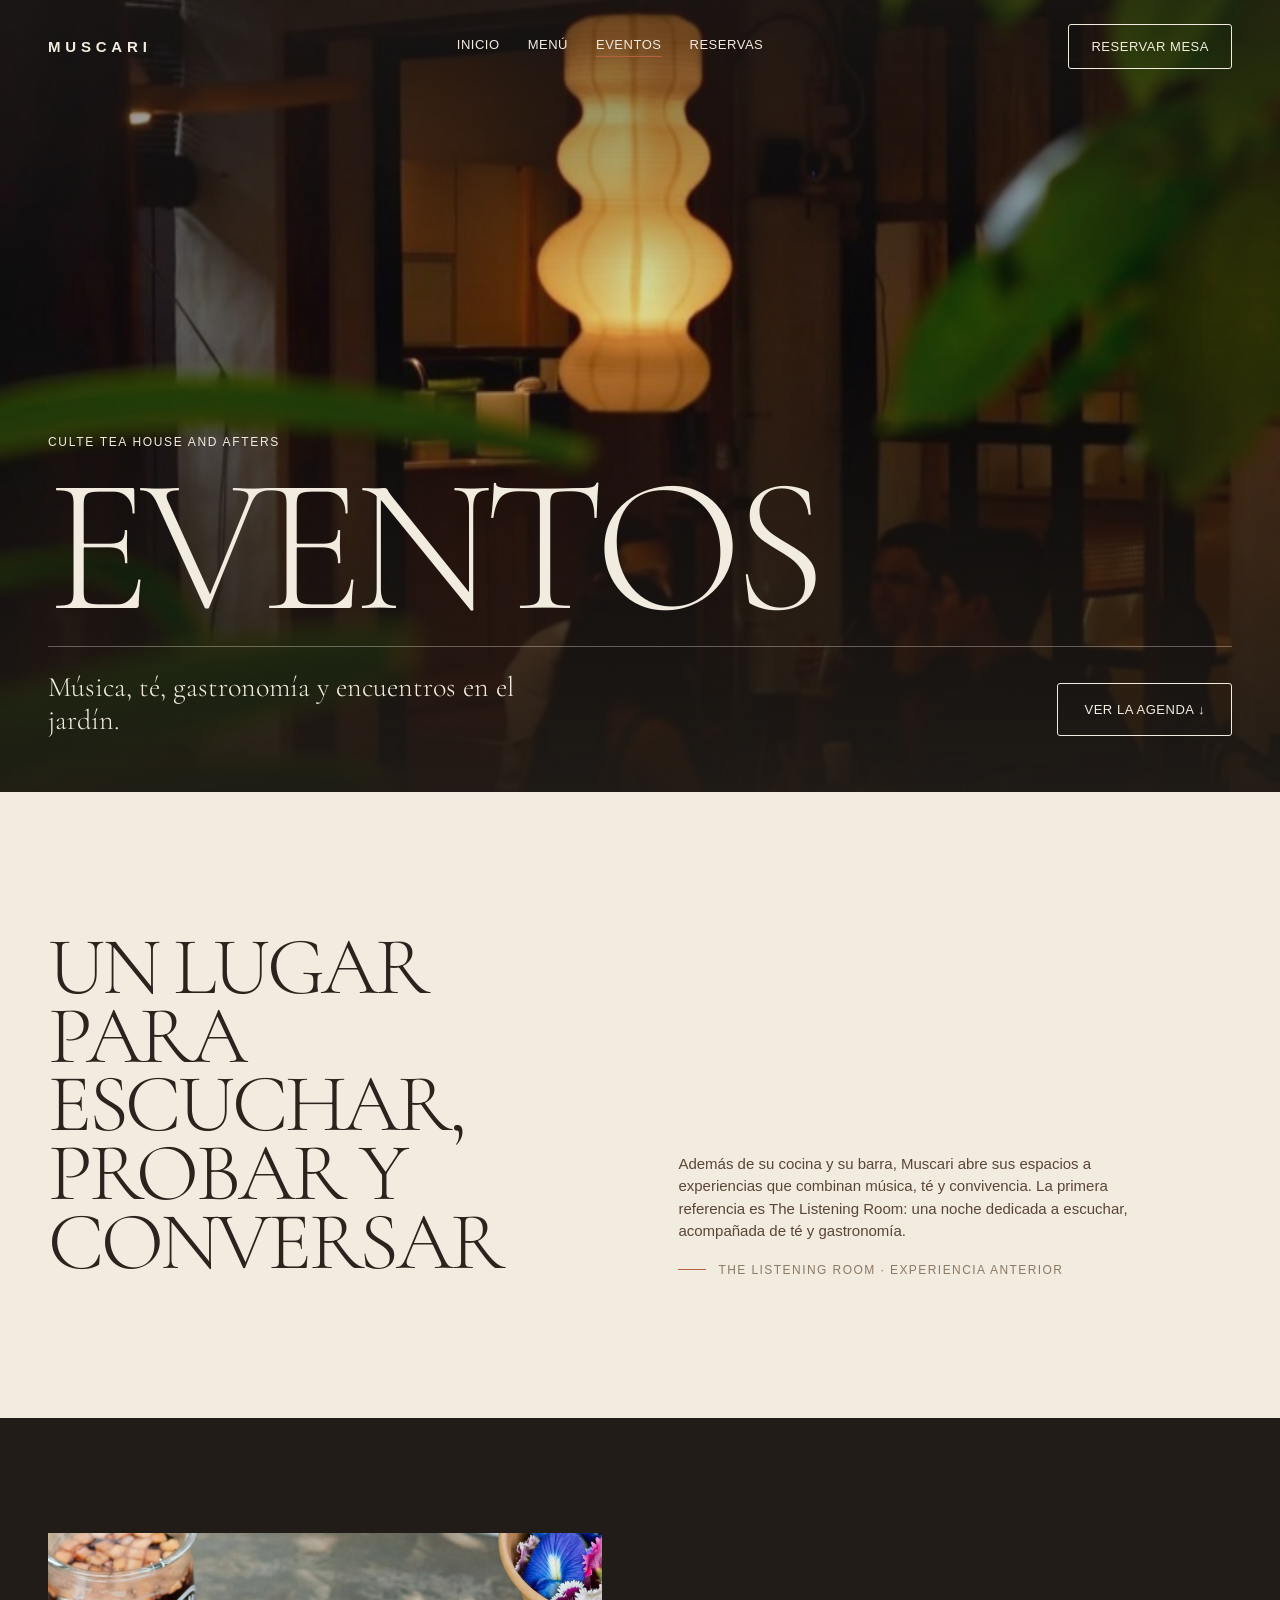
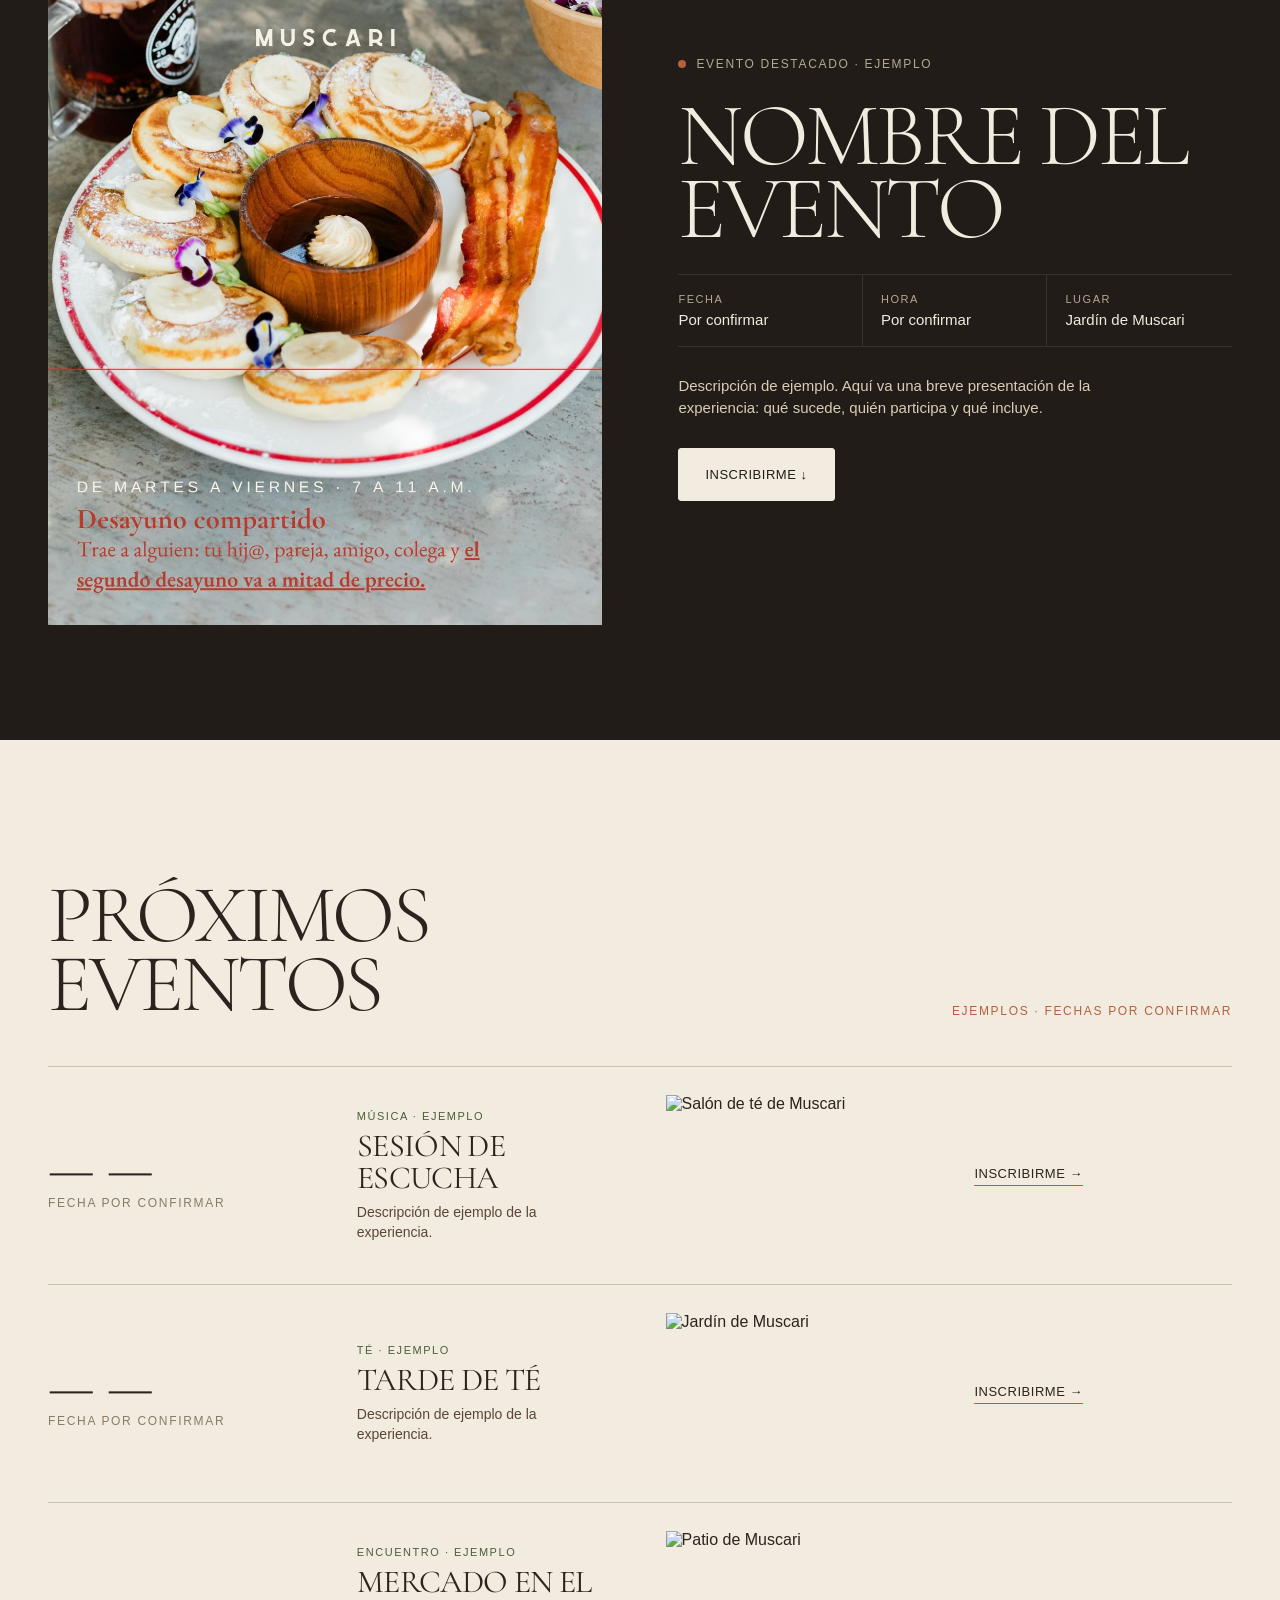
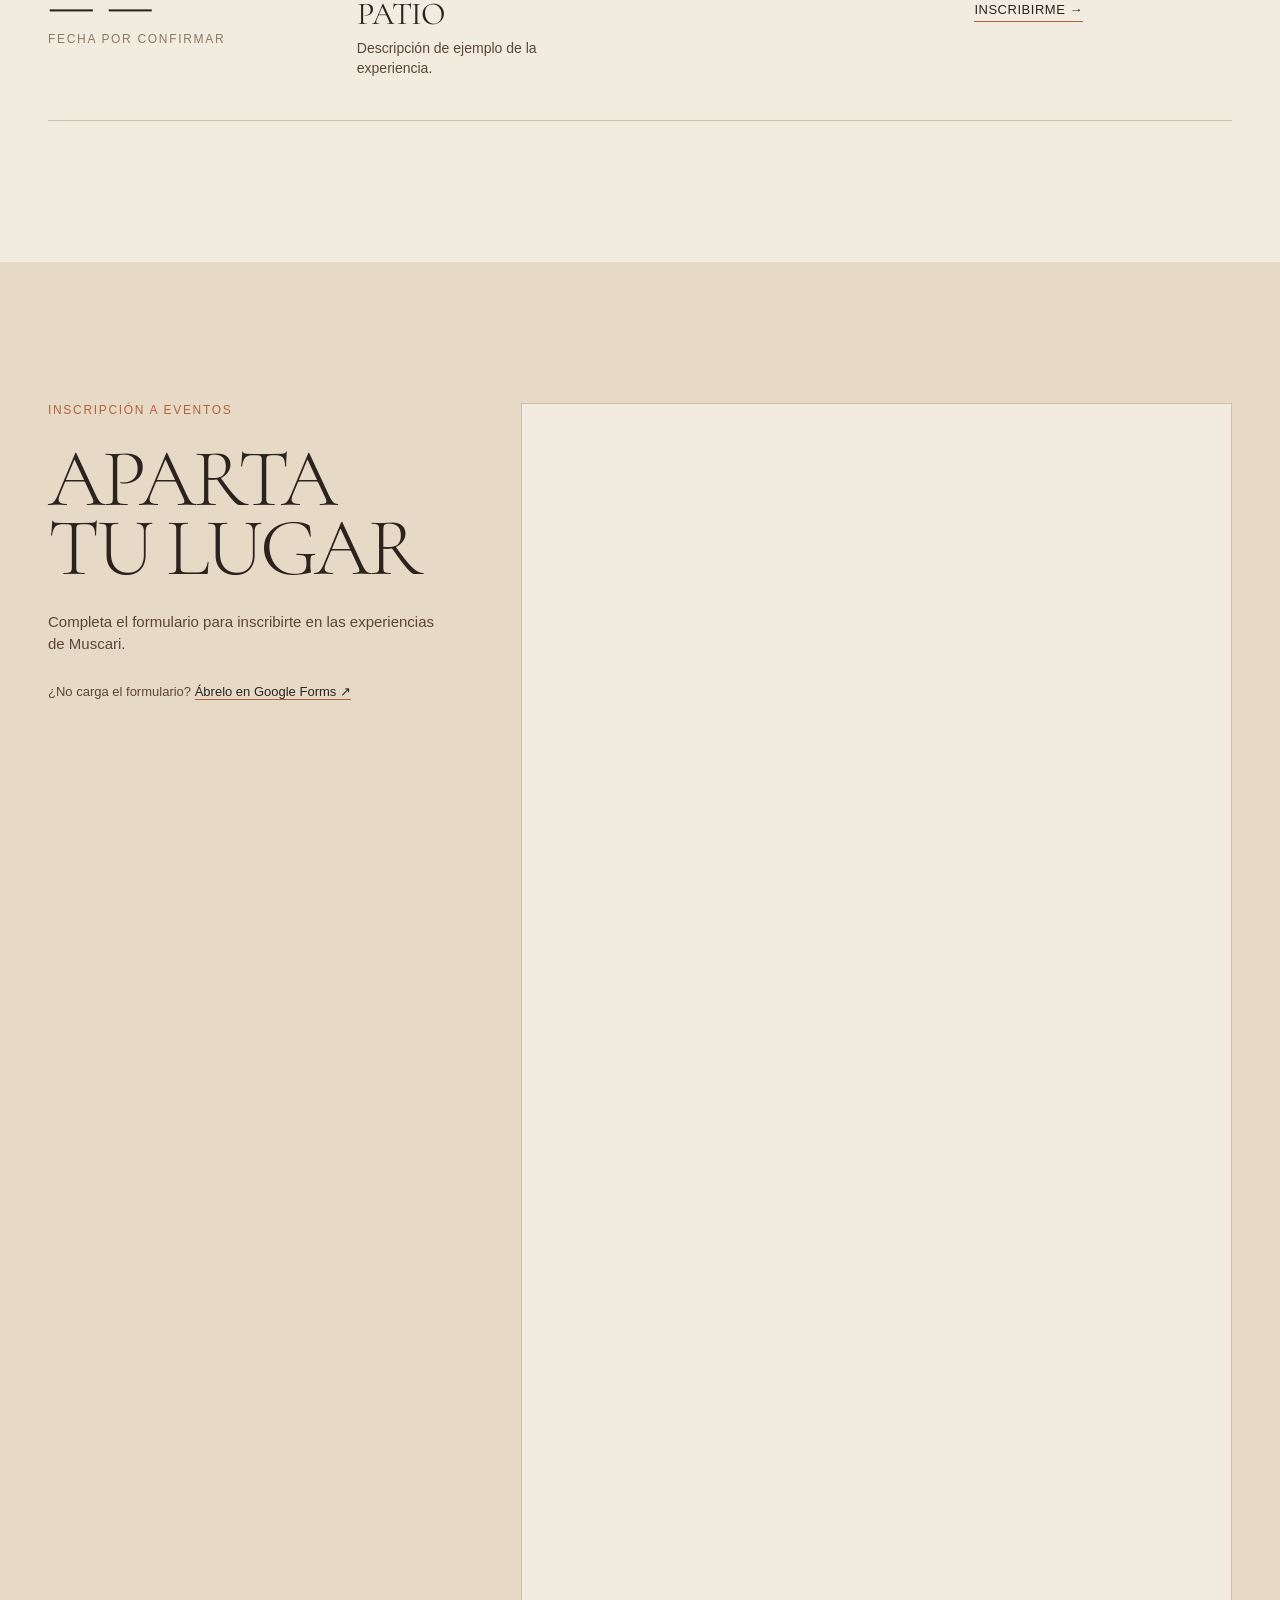
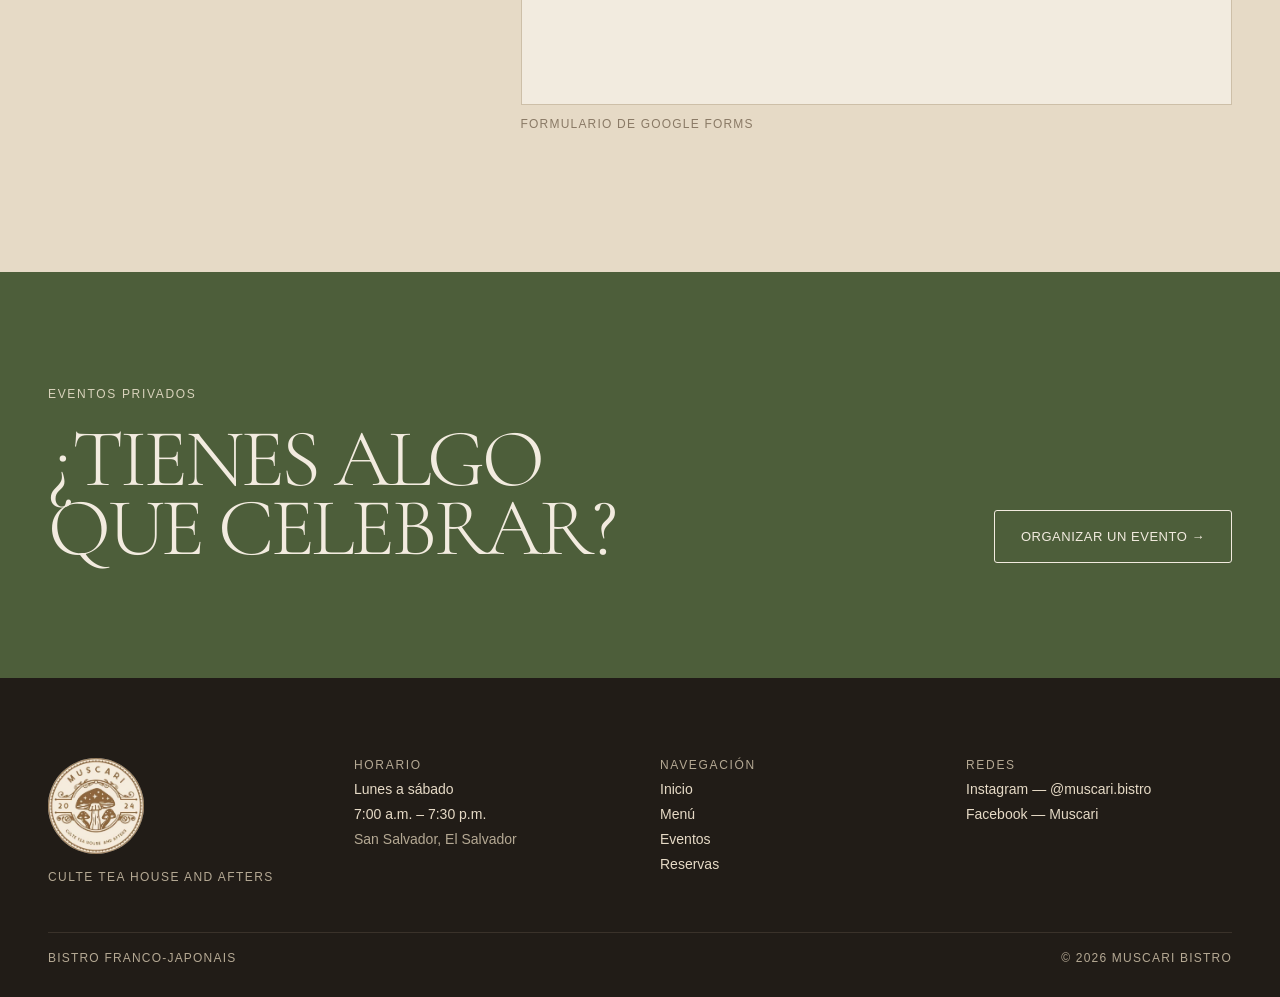
==== eventos.html @ 6c947306 "Avances Eventos" ====
<!DOCTYPE html>
<html lang="es">

<head>
  <meta charset="UTF-8">
  <meta name="viewport" content="width=device-width, initial-scale=1.0">

  <title>Eventos — Muscari Bistro</title>

  <!-- Fuentes -->
  <link href="https://fonts.googleapis.com/css2?family=Cormorant+Garamond:ital,wght@0,300;0,400;1,300&display=swap"
    rel="stylesheet">
  <link rel="stylesheet" href="css/global.css">
  <link href="https://api.fontshare.com/v2/css?f[]=satoshi@500,700&display=swap" rel="stylesheet">

  <!-- CSS -->
  <link rel="stylesheet" href="css/eventos.css">

  <script src="./support.js"></script>
</head>

<body>

  <!-- =========================
       HEADER
  ========================== -->
  <header class="header">

    <a href="index.html" class="header_logo">
      MUSCARI
    </a>

    <nav class="header_nav">

      <a href="index.html" class="nav_link">
        Inicio
      </a>

      <a href="menu.html" class="nav_link">
        Menú
      </a>

      <a href="rventos.html" class="nav_link nav_link_activo">
        Eventos
      </a>

      <a href="reservas.html" class="nav_link">
        Reservas
      </a>

    </nav>

    <a href="reservas.html#mesa" class="boton_reservar">
      Reservar mesa
    </a>

  </header>


  <main>

    <!-- =========================
         HERO
    ========================== -->
    <section class="hero" data-screen-label="Eventos — Hero">

      <img src="img/noche-lampara.jpg" alt="Visitantes reunidos en el jardín de Muscari al anochecer"
        class="hero_imagen">

      <div class="hero_overlay"></div>

      <div class="hero_contenido">

        <span class="hero_subtitulo">
          Culte tea house and afters
        </span>

        <h1 class="hero_titulo">
          Eventos
        </h1>

        <div class="hero_inferior">

          <p class="hero_descripcion">
            Música, té, gastronomía y encuentros en el jardín.
          </p>

          <a href="#agenda" class="boton_claro">
            Ver la agenda ↓
          </a>

        </div>

      </div>

    </section>


    <!-- =========================
         INTRODUCCIÓN
    ========================== -->
    <section class="introduccion" data-screen-label="Eventos — Introducción">

      <h2 class="titulo_grande">
        Un lugar para escuchar, probar y conversar
      </h2>

      <div class="introduccion_texto">

        <p>
          Además de su cocina y su barra, Muscari abre sus espacios a
          experiencias que combinan música, té y convivencia. La primera
          referencia es The Listening Room: una noche dedicada a escuchar,
          acompañada de té y gastronomía.
        </p>

        <div class="referencia">

          <span class="referencia_linea"></span>

          <span>
            The Listening Room · Experiencia anterior
          </span>

        </div>

      </div>

    </section>


    <!-- =========================
         EVENTO DESTACADO
    ========================== -->
    <section id="agenda" class="agenda" data-screen-label="Eventos — Destacado">

      <div class="agenda_contenedor">


        <div class="evento_destacado">

          <div class="evento_destacado_imagen">

            <img src="img/octubre.jpg" alt="Mesa preparada para un evento en Muscari">

          </div>


          <div class="evento_destacado_contenido">

            <div class="evento_estado">

              <span class="evento_punto"></span>

              <span>
                Evento destacado · Ejemplo
              </span>

            </div>


            <h2 class="evento_destacado_titulo">
              Nombre del evento
            </h2>


            <div class="evento_datos">

              <div class="evento_dato evento_dato_borde">

                <span class="evento_dato_titulo">
                  Fecha
                </span>

                <span>
                  Por confirmar
                </span>

              </div>


              <div class="evento_dato evento_dato_borde">

                <span class="evento_dato_titulo">
                  Hora
                </span>

                <span>
                  Por confirmar
                </span>

              </div>


              <div class="evento_dato">

                <span class="evento_dato_titulo">
                  Lugar
                </span>

                <span>
                  Jardín de Muscari
                </span>

              </div>

            </div>


            <p class="evento_descripcion">
              Descripción de ejemplo. Aquí va una breve presentación de la
              experiencia: qué sucede, quién participa y qué incluye.
            </p>


            <a href="#inscripcion" class="boton_evento">
              Inscribirme ↓
            </a>

          </div>

        </div>

      </div>

    </section>


    <!-- =========================
         PRÓXIMOS EVENTOS
    ========================== -->
    <section class="proximos" data-screen-label="Eventos — Próximos">

      <div class="proximos_header">

        <h2 class="titulo_grande">
          Próximos<br>
          eventos
        </h2>

        <span class="proximos_etiqueta">
          Ejemplos · fechas por confirmar
        </span>

      </div>


      <div class="lista_eventos">


        <!-- Evento 1 -->
        <article class="evento_item">

          <div class="evento_fecha">

            <span class="evento_fecha_numero">
              — —
            </span>

            <span class="evento_fecha_texto">
              Fecha por confirmar
            </span>

          </div>


          <div class="evento_info">

            <span class="evento_categoria">
              Música · Ejemplo
            </span>

            <h3>
              Sesión de escucha
            </h3>

            <p>
              Descripción de ejemplo de la experiencia.
            </p>

          </div>


          <div class="evento_item_imagen">

            <img src="assets/images/salon-te.jpg" alt="Salón de té de Muscari">

          </div>


          <a href="#inscripcion" class="evento_enlace">
            Inscribirme →
          </a>

        </article>


        <!-- Evento 2 -->
        <article class="evento_item">

          <div class="evento_fecha">

            <span class="evento_fecha_numero">
              — —
            </span>

            <span class="evento_fecha_texto">
              Fecha por confirmar
            </span>

          </div>


          <div class="evento_info">

            <span class="evento_categoria">
              Té · Ejemplo
            </span>

            <h3>
              Tarde de té
            </h3>

            <p>
              Descripción de ejemplo de la experiencia.
            </p>

          </div>


          <div class="evento_item_imagen">

            <img src="assets/images/jardin-hamaca.jpg" alt="Jardín de Muscari">

          </div>


          <a href="#inscripcion" class="evento_enlace">
            Inscribirme →
          </a>

        </article>


        <!-- Evento 3 -->
        <article class="evento_item">

          <div class="evento_fecha">

            <span class="evento_fecha_numero">
              — —
            </span>

            <span class="evento_fecha_texto">
              Fecha por confirmar
            </span>

          </div>


          <div class="evento_info">

            <span class="evento_categoria">
              Encuentro · Ejemplo
            </span>

            <h3>
              Mercado en el patio
            </h3>

            <p>
              Descripción de ejemplo de la experiencia.
            </p>

          </div>


          <div class="evento_item_imagen">

            <img src="assets/images/patio.jpg" alt="Patio de Muscari">

          </div>


          <a href="#inscripcion" class="evento_enlace">
            Inscribirme →
          </a>

        </article>

      </div>

    </section>


    <!-- =========================
         INSCRIPCIÓN
    ========================== -->
    <section id="inscripcion" class="inscripcion" data-screen-label="Eventos — Inscripción">

      <div class="inscripcion_contenedor">

        <div class="inscripcion_informacion">

          <span class="inscripcion_etiqueta">
            Inscripción a eventos
          </span>

          <h2 class="titulo_grande">
            Aparta tu lugar
          </h2>

          <p class="inscripcion_descripcion">
            Completa el formulario para inscribirte en las experiencias de
            Muscari.
          </p>


          <span class="formulario_alternativo">

            ¿No carga el formulario?

            <a href="https://docs.google.com/forms/d/e/1FAIpQLSf8iLP17JuvLEd459_gVXyWYNK_f1VdSPoKC08mq8SPLgz3tQ/viewform"
              target="_blank" rel="noopener">
              Ábrelo en Google Forms ↗
            </a>

          </span>

        </div>


        <div class="formulario_contenedor">

          <div class="formulario">

            <iframe
              src="https://docs.google.com/forms/d/e/1FAIpQLSf8iLP17JuvLEd459_gVXyWYNK_f1VdSPoKC08mq8SPLgz3tQ/viewform?embedded=true"
              title="Inscripción a eventos de Muscari" width="100%" height="1300" loading="lazy">
              Cargando formulario…
            </iframe>

          </div>

          <span class="formulario_etiqueta">
            Formulario de Google Forms
          </span>

        </div>

      </div>

    </section>


    <!-- =========================
         EVENTOS PRIVADOS
    ========================== -->
    <section class="eventos_privados" data-screen-label="Eventos — Privados">

      <div class="eventos_privados_contenedor">

        <div class="eventos_privados_texto">

          <span class="eventos_privados_etiqueta">
            Eventos privados
          </span>

          <h2 class="titulo_grande">
            ¿Tienes algo<br>
            que celebrar?
          </h2>

        </div>


        <a href="Reservas.html#evento" class="boton_privado">
          Organizar un evento →
        </a>

      </div>

    </section>

  </main>


  <!-- =========================
       FOOTER
  ========================== -->
  <footer class="site-footer">
    <div class="site-footer__inner">
      <div class="site-footer__grid">

        <div class="footer-brand">
          <img src="img/logo.jpg" alt="Logotipo de Muscari" class="footer-logo">
          <span class="footer-tagline">Culte tea house and afters</span>
        </div>

        <div class="footer-column">
          <span class="footer-column__title">Horario</span>
          <span>Lunes a sábado</span>
          <span>7:00 a.m. – 7:30 p.m.</span>
          <span class="footer-muted">San Salvador, El Salvador</span>
        </div>

        <div class="footer-column">
          <span class="footer-column__title">Navegación</span>
          <a href="index.html" class="footer-link">Inicio</a>
          <a href="Menu.html" class="footer-link">Menú</a>
          <a href="Eventos.html" class="footer-link">Eventos</a>
          <a href="Reservas.html" class="footer-link">Reservas</a>
        </div>

        <div class="footer-column">
          <span class="footer-column__title">Redes</span>
          <a href="https://www.instagram.com/muscari.bistro/" target="_blank" rel="noopener"
            class="footer-link">Instagram — @muscari.bistro</a>
          <a href="https://www.facebook.com/muscarisv/?locale=es_LA" target="_blank" rel="noopener"
            class="footer-link">Facebook — Muscari</a>
        </div>

      </div>

      <div class="site-footer__bottom">
        <span>Bistro franco-japonais</span>
        <span>© 2026 Muscari Bistro</span>
      </div>
    </div>
  </footer>

</body>

</html>
---- css/global.css ----
/* ========================================
   HEADER
   MOBILE FIRST
======================================== */

.header {
  position: absolute;

  top: 0;
  left: 0;
  right: 0;

  z-index: 10;

  display: flex;
  flex-wrap: wrap;

  align-items: center;
  justify-content: space-between;

  gap: 12px 16px;

  padding: 20px;

  color: #F2EBDF;

  animation: mFade 1s;
}

.header_logo {
  font-size: 15px;

  font-weight: 700;

  letter-spacing: 0.32em;
}

.header_nav {
  display: flex;

  flex-wrap: wrap;

  gap: 8px 16px;

  font-size: 13px;

  text-transform: uppercase;

  letter-spacing: 0.04em;
}

.nav_link {
  padding-bottom: 4px;

  border-bottom: 1px solid transparent;

  transition: border-color 0.4s;
}

.nav_link:hover {
  border-bottom-color: #F2EBDF;
}

.nav_link_activo {
  border-bottom-color: #B5613C;
}

.boton_reservar {
  padding: 14px 22px;

  font-size: 13px;

  text-transform: uppercase;

  letter-spacing: 0.04em;

  border: 1px solid #F2EBDF;

  border-radius: 3px;

  transition:
    background 0.4s,
    color 0.4s;
}

.boton_reservar:hover {
  background: #F2EBDF;

  color: #211C17;
}


/* ========================================
   TABLET / DESKTOP
======================================== */

@media (min-width: 769px) {

  .header {
    gap: 16px 32px;

    padding:
      24px clamp(20px, 4vw, 48px);
  }

  .header_nav {
    gap: 8px 28px;
  }

}


/* ========================================
   ANIMACIONES
======================================== */

@keyframes mFade {

  from {
    opacity: 0;

    transform: translateY(24px);
  }

  to {
    opacity: 1;

    transform: none;
  }

}

@keyframes mZoom {

  from {
    transform: scale(1.12);
  }

  to {
    transform: scale(1);
  }

}

@keyframes mReveal {

  from {
    opacity: 0;

    transform: translateY(32px);
  }

  to {
    opacity: 1;

    transform: none;
  }

}

@keyframes mPulse {

  0%,
  100% {
    opacity: 1;
  }

  50% {
    opacity: 0.35;
  }

}


/* =========================
   FOOTER
   ========================= */

.site-footer {
  background: #211C17;
  color: #E6DAC6;
}

.site-footer__inner {
  max-width: 1440px;
  margin: 0 auto;
  padding: 52px 20px 28px;
  display: flex;
  flex-direction: column;
  gap: 40px;
}

.site-footer__grid {
  display: grid;
  grid-template-columns: 1fr;
  gap: 32px;
}

.footer-brand {
  display: flex;
  flex-direction: column;
  gap: 16px;
}

.footer-logo {
  width: 82px;
  height: 82px;
  border-radius: 50%;
}

.footer-tagline {
  font-size: 11px;
  text-transform: uppercase;
  letter-spacing: .12em;
  color: #B5A994;
}

.footer-column {
  display: flex;
  flex-direction: column;
  gap: 9px;
  font-size: 13px;
}

.footer-column__title {
  font-size: 11px;
  text-transform: uppercase;
  letter-spacing: .14em;
  color: #B5A994;
}

.footer-muted {
  color: #B5A994;
}

.footer-link {
  transition: color .4s;
}

.footer-link:hover {
  color: #B5613C;
}

.site-footer__bottom {
  display: flex;
  flex-direction: column;
  gap: 8px;
  padding-top: 18px;
  border-top: 1px solid #3A322A;
  font-size: 10px;
  text-transform: uppercase;
  letter-spacing: .1em;
  color: #B5A994;
}

/* =========================================================
   TABLET — 768px EN ADELANTE
   Aquí activamos el sticky de los títulos de categoría
   ========================================================= */

@media (min-width: 768px) {
  /* FOOTER */

  .site-footer__inner {
    padding: 64px 32px 30px;
  }

  .site-footer__grid {
    grid-template-columns: repeat(2, minmax(0, 1fr));
    gap: 36px;
  }

  .site-footer__bottom {
    flex-direction: row;
    flex-wrap: wrap;
    justify-content: space-between;
  }
}

/* =========================================================
   ESCRITORIO — 1100px EN ADELANTE
   ========================================================= */

@media (min-width: 1100px) {
  /* FOOTER */

  .site-footer__inner {
    padding: 80px 48px 32px;
    gap: 48px;
  }

  .site-footer__grid {
    grid-template-columns: repeat(4, minmax(0, 1fr));
    gap: 40px;
  }

  .footer-logo {
    width: 96px;
    height: 96px;
  }

  .footer-tagline,
  .footer-column__title {
    font-size: 12px;
  }

  .footer-column {
    font-size: 14px;
  }

  .site-footer__bottom {
    font-size: 12px;
  }
}
---- css/eventos.css ----
/* ========================================
   CONFIGURACIÓN GENERAL
======================================== */

html {
  scroll-behavior: smooth;
}

body {
  margin: 0;
  background: #F2EBDF;
  color: #2B241E;
  font-family: Satoshi, "DM Sans", sans-serif;
  -webkit-font-smoothing: antialiased;
}

a {
  color: inherit;
  text-decoration: none;
}

a:hover {
  color: inherit;
}

img {
  display: block;
  max-width: 100%;
}





/* ========================================
   HERO
======================================== */

.hero {
  position: relative;

  min-height: max(88vh, 620px);

  overflow: hidden;

  background: #211C17;
  color: #F2EBDF;

  display: flex;
  flex-direction: column;
  justify-content: flex-end;
}


.hero_imagen {
  position: absolute;

  inset: 0;

  width: 100%;
  height: 100%;

  object-fit: cover;
  object-position: center 45%;

  animation: mZoom 8s cubic-bezier(.25, .46, .45, .94) both;
}


.hero_overlay {
  position: absolute;

  inset: 0;

  background: linear-gradient(
    180deg,
    rgba(33, 28, 23, 0.6) 0%,
    rgba(33, 28, 23, 0.15) 40%,
    rgba(33, 28, 23, 0.9) 100%
  );
}


.hero_contenido {
  position: relative;

  padding:
    0
    clamp(20px, 4vw, 48px)
    clamp(32px, 5vw, 56px);

  display: flex;
  flex-direction: column;

  gap: 24px;
}


.hero_subtitulo {
  font-size: 12px;

  text-transform: uppercase;
  letter-spacing: 0.14em;

  animation:
    mFade 1.2s 0.3s
    cubic-bezier(.25, .46, .45, .94) both;
}


.hero_titulo {
  margin: 0;

  font-family: "Cormorant Garamond", serif;
  font-weight: 300;

  font-size: clamp(84px, 15vw, 230px);

  line-height: 0.78;

  letter-spacing: -0.045em;

  text-transform: uppercase;

  animation:
    mFade 1.4s 0.45s
    cubic-bezier(.25, .46, .45, .94) both;
}


.hero_inferior {
  display: flex;
  flex-wrap: wrap;

  justify-content: space-between;
  align-items: flex-end;

  gap: 24px;

  padding-top: 24px;

  border-top: 1px solid rgba(242, 235, 223, 0.35);

  animation:
    mFade 1.2s 0.7s
    cubic-bezier(.25, .46, .45, .94) both;
}


.hero_descripcion {
  margin: 0;

  max-width: 480px;

  font-family: "Cormorant Garamond", serif;
  font-weight: 300;

  font-size: clamp(22px, 2.2vw, 30px);

  line-height: 1.15;
}


.boton_claro {
  padding: 18px 26px;

  font-size: 13px;

  text-transform: uppercase;
  letter-spacing: 0.04em;

  border: 1px solid #F2EBDF;
  border-radius: 3px;

  transition:
    background 0.4s,
    color 0.4s;
}


.boton_claro:hover {
  background: #F2EBDF;
  color: #211C17;
}


/* ========================================
   INTRODUCCIÓN
======================================== */

.introduccion {
  max-width: 1440px;

  margin: 0 auto;

  padding:
    clamp(88px, 11vw, 150px)
    clamp(20px, 4vw, 48px);

  display: grid;

  grid-template-columns:
    repeat(
      auto-fit,
      minmax(min(100%, 420px), 1fr)
    );

  gap:
    40px
    clamp(40px, 6vw, 96px);

  align-items: end;
}


.titulo_grande {
  margin: 0;

  font-family: "Cormorant Garamond", serif;
  font-weight: 300;

  font-size: clamp(48px, 6.4vw, 100px);

  line-height: 0.84;

  letter-spacing: -0.04em;

  text-transform: uppercase;

  text-wrap: balance;
}


.introduccion_texto {
  display: flex;
  flex-direction: column;

  gap: 20px;

  max-width: 460px;
}


.introduccion_texto p {
  margin: 0;

  font-size: 15px;

  line-height: 1.5;

  color: #5A4636;

  text-wrap: pretty;
}


.referencia {
  display: flex;

  align-items: center;

  gap: 12px;

  font-size: 12px;

  text-transform: uppercase;
  letter-spacing: 0.12em;

  color: #8A7A66;
}


.referencia_linea {
  width: 28px;
  height: 1px;

  background: #B5613C;
}


/* ========================================
   AGENDA
======================================== */

.agenda {
  scroll-margin-top: 0;

  background: #211C17;
  color: #F2EBDF;
}


.agenda_contenedor {
  max-width: 1440px;

  margin: 0 auto;

  padding:
    clamp(72px, 9vw, 120px)
    clamp(20px, 4vw, 48px);

  display: flex;
  flex-direction: column;

  gap: 40px;
}


/* Aviso */

.aviso {
  display: flex;
  flex-wrap: wrap;

  gap: 8px 20px;

  align-items: baseline;

  padding: 16px 20px;

  border: 1px dashed #B5613C;
  border-radius: 3px;
}


.aviso_titulo {
  font-size: 12px;
  font-weight: 700;

  text-transform: uppercase;
  letter-spacing: 0.14em;

  color: #D98A63;
}


.aviso_texto {
  font-size: 14px;

  line-height: 1.5;

  color: #D9CDB9;
}


/* Evento destacado */

.evento_destacado {
  display: grid;

  grid-template-columns:
    repeat(
      auto-fit,
      minmax(min(100%, 420px), 1fr)
    );

  gap:
    40px
    clamp(40px, 6vw, 96px);

  align-items: center;
}


.evento_destacado_imagen {
  overflow: hidden;

  aspect-ratio: 4 / 5;

  max-height: 720px;
}


.evento_destacado_imagen img {
  width: 100%;
  height: 100%;

  object-fit: cover;
  object-position: center 45%;

  transition:
    transform 1.2s
    cubic-bezier(.25, .46, .45, .94);
}


.evento_destacado_imagen:hover img {
  transform: scale(1.05);
}


.evento_destacado_contenido {
  display: flex;
  flex-direction: column;

  gap: 28px;
}


.evento_estado {
  display: flex;

  align-items: center;

  gap: 10px;

  font-size: 12px;

  text-transform: uppercase;
  letter-spacing: 0.14em;

  color: #B5A994;
}


.evento_punto {
  width: 8px;
  height: 8px;

  border-radius: 50%;

  background: #B5613C;

  animation:
    mPulse 2.4s ease-in-out infinite;
}


.evento_destacado_titulo {
  margin: 0;

  font-family: "Cormorant Garamond", serif;
  font-weight: 300;

  font-size: clamp(52px, 7vw, 110px);

  line-height: 0.82;

  letter-spacing: -0.04em;

  text-transform: uppercase;
}


/* Información del evento */

.evento_datos {
  display: grid;

  grid-template-columns:
    repeat(
      auto-fit,
      minmax(140px, 1fr)
    );

  border-top: 1px solid #3A322A;
  border-bottom: 1px solid #3A322A;
}


.evento_dato {
  display: flex;
  flex-direction: column;

  gap: 6px;

  padding: 18px;
}


.evento_dato:first-child {
  padding-left: 0;
}


.evento_dato_borde {
  border-right: 1px solid #3A322A;
}


.evento_dato_titulo {
  font-size: 11px;

  text-transform: uppercase;
  letter-spacing: 0.14em;

  color: #B5A994;
}


.evento_dato span:last-child {
  font-size: 15px;
}


.evento_descripcion {
  margin: 0;

  max-width: 460px;

  font-size: 15px;

  line-height: 1.5;

  color: #D9CDB9;
}


.boton_evento {
  align-self: flex-start;

  padding: 18px 26px;

  font-size: 13px;

  text-transform: uppercase;
  letter-spacing: 0.04em;

  border: 1px solid #F2EBDF;
  border-radius: 3px;

  background: #F2EBDF;
  color: #211C17;

  transition:
    background 0.4s,
    color 0.4s;
}


.boton_evento:hover {
  background: transparent;
  color: #F2EBDF;
}


/* ========================================
   PRÓXIMOS EVENTOS
======================================== */

.proximos {
  max-width: 1440px;

  margin: 0 auto;

  padding:
    clamp(88px, 11vw, 150px)
    clamp(20px, 4vw, 48px);

  display: flex;
  flex-direction: column;

  gap: 48px;
}


.proximos_header {
  display: flex;
  flex-wrap: wrap;

  justify-content: space-between;
  align-items: flex-end;

  gap: 20px;
}


.proximos_etiqueta {
  font-size: 12px;

  text-transform: uppercase;
  letter-spacing: 0.14em;

  color: #B5613C;
}


.lista_eventos {
  display: flex;
  flex-direction: column;

  border-top: 1px solid #CDBFA8;
}


/* Tarjetas */

.evento_item {
  display: grid;

  grid-template-columns:
    repeat(
      auto-fit,
      minmax(min(100%, 220px), 1fr)
    );

  gap:
    24px
    clamp(24px, 4vw, 56px);

  align-items: center;

  padding: 28px 0;

  border-bottom: 1px solid #CDBFA8;

  transition:
    background 0.4s,
    padding 0.4s;
}


.evento_item:hover {
  background: #E6DAC6;

  padding-left: 20px;
  padding-right: 20px;
}


.evento_fecha {
  display: flex;
  flex-direction: column;

  gap: 4px;
}


.evento_fecha_numero {
  font-family: "Cormorant Garamond", serif;
  font-weight: 300;

  font-size: 56px;

  line-height: 0.9;
}


.evento_fecha_texto {
  font-size: 12px;

  text-transform: uppercase;
  letter-spacing: 0.14em;

  color: #8A7A66;
}


.evento_info {
  display: flex;
  flex-direction: column;

  gap: 8px;
}


.evento_categoria {
  font-size: 11px;

  text-transform: uppercase;
  letter-spacing: 0.14em;

  color: #4D5E3A;
}


.evento_info h3 {
  margin: 0;

  font-family: "Cormorant Garamond", serif;
  font-weight: 400;

  font-size: 32px;

  line-height: 1;

  text-transform: uppercase;

  letter-spacing: -0.02em;
}


.evento_info p {
  margin: 0;

  font-size: 14px;

  line-height: 1.45;

  color: #5A4636;
}


.evento_item_imagen {
  overflow: hidden;

  aspect-ratio: 16 / 10;
}


.evento_item_imagen img {
  width: 100%;
  height: 100%;

  object-fit: cover;
}


.evento_enlace {
  justify-self: start;

  padding-bottom: 4px;

  font-size: 13px;

  text-transform: uppercase;
  letter-spacing: 0.04em;

  border-bottom: 1px solid #B5613C;
}


/* ========================================
   INSCRIPCIÓN
======================================== */

.inscripcion {
  scroll-margin-top: 0;

  background: #E6DAC6;
}


.inscripcion_contenedor {
  max-width: 1440px;

  margin: 0 auto;

  padding:
    clamp(88px, 11vw, 150px)
    clamp(20px, 4vw, 48px);

  display: flex;
  flex-wrap: wrap;

  gap:
    48px
    clamp(40px, 6vw, 96px);

  align-items: flex-start;
}


.inscripcion_informacion {
  flex: 1 1 320px;

  display: flex;
  flex-direction: column;

  gap: 28px;

  position: sticky;
  top: 32px;
}


.inscripcion_etiqueta {
  font-size: 12px;

  text-transform: uppercase;
  letter-spacing: 0.14em;

  color: #B5613C;
}


.inscripcion_descripcion {
  margin: 0;

  max-width: 400px;

  font-size: 15px;

  line-height: 1.5;

  color: #5A4636;

  text-wrap: pretty;
}


.formulario_alternativo {
  font-size: 13px;

  color: #5A4636;
}


.formulario_alternativo a {
  color: #2B241E;

  border-bottom: 1px solid #B5613C;
}


.formulario_contenedor {
  flex: 2 1 560px;

  min-width: 0;

  display: flex;
  flex-direction: column;

  gap: 12px;
}


.formulario {
  background: #F2EBDF;

  border: 1px solid #CDBFA8;

  overflow: hidden;
}


.formulario iframe {
  display: block;

  width: 100%;
  height: 1300px;

  border: 0;
}


.formulario_etiqueta {
  font-size: 12px;

  text-transform: uppercase;
  letter-spacing: 0.1em;

  color: #8A7A66;
}


/* ========================================
   EVENTOS PRIVADOS
======================================== */

.eventos_privados {
  background: #4D5E3A;

  color: #F2EBDF;
}


.eventos_privados_contenedor {
  max-width: 1440px;

  margin: 0 auto;

  padding:
    clamp(72px, 9vw, 120px)
    clamp(20px, 4vw, 48px);

  display: flex;
  flex-wrap: wrap;

  justify-content: space-between;
  align-items: flex-end;

  gap: 32px;
}


.eventos_privados_texto {
  display: flex;
  flex-direction: column;

  gap: 24px;
}


.eventos_privados_etiqueta {
  font-size: 12px;

  text-transform: uppercase;
  letter-spacing: 0.14em;

  color: #D9D3BC;
}


.boton_privado {
  padding: 18px 26px;

  font-size: 13px;

  text-transform: uppercase;
  letter-spacing: 0.04em;

  border: 1px solid #F2EBDF;
  border-radius: 3px;

  transition:
    background 0.4s,
    color 0.4s;
}


.boton_privado:hover {
  background: #F2EBDF;

  color: #4D5E3A;
}


/* ========================================
   FOOTER
======================================== */

.footer {
  background: #211C17;

  color: #E6DAC6;
}


.footer_contenedor {
  max-width: 1440px;

  margin: 0 auto;

  padding:
    clamp(56px, 7vw, 88px)
    clamp(20px, 4vw, 48px)
    32px;

  display: flex;
  flex-direction: column;

  gap: 48px;
}


.footer_grid {
  display: grid;

  grid-template-columns:
    repeat(
      auto-fit,
      minmax(min(100%, 200px), 1fr)
    );

  gap: 40px;
}


.footer_logo {
  display: flex;
  flex-direction: column;

  gap: 18px;
}


.footer_logo img {
  width: 96px;
  height: 96px;

  border-radius: 50%;
}


.footer_logo span {
  font-size: 12px;

  text-transform: uppercase;
  letter-spacing: 0.12em;

  color: #B5A994;
}


.footer_columna {
  display: flex;
  flex-direction: column;

  gap: 10px;

  font-size: 14px;
}


.footer_titulo {
  font-size: 12px;

  text-transform: uppercase;
  letter-spacing: 0.14em;

  color: #B5A994;
}


.footer_secundario {
  color: #B5A994;
}


.footer_columna a {
  transition: color 0.3s;
}


.footer_columna a:hover {
  color: #B5613C;
}


.footer_inferior {
  display: flex;
  flex-wrap: wrap;

  justify-content: space-between;

  gap: 12px;

  padding-top: 20px;

  border-top: 1px solid #3A322A;

  font-size: 12px;

  text-transform: uppercase;
  letter-spacing: 0.1em;

  color: #B5A994;
}


/* ========================================
   ACCESIBILIDAD
   Reduce animaciones si el usuario tiene
   activada esta opción en su sistema.
======================================== */

@media (prefers-reduced-motion: reduce) {

  *,
  *::before,
  *::after {
    animation: none !important;
    transition: none !important;
    scroll-behavior: auto !important;
  }

}


/* ========================================
   RESPONSIVE
======================================== */

@media (max-width: 768px) {

  .header {
    padding: 20px;
  }


  .header_nav {
    order: 3;

    width: 100%;

    justify-content: space-between;

    gap: 10px;
  }


  .boton_reservar {
    padding: 10px 14px;
  }


  .hero {
    min-height: 700px;
  }


  .hero_titulo {
    font-size: clamp(70px, 21vw, 130px);
  }


  .evento_dato_borde {
    border-right: none;
  }


  .evento_dato {
    border-bottom: 1px solid #3A322A;
    padding-left: 0;
  }


  .evento_dato:last-child {
    border-bottom: none;
  }


  .evento_item:hover {
    padding-left: 10px;
    padding-right: 10px;
  }


  .inscripcion_informacion {
    position: static;
  }

}
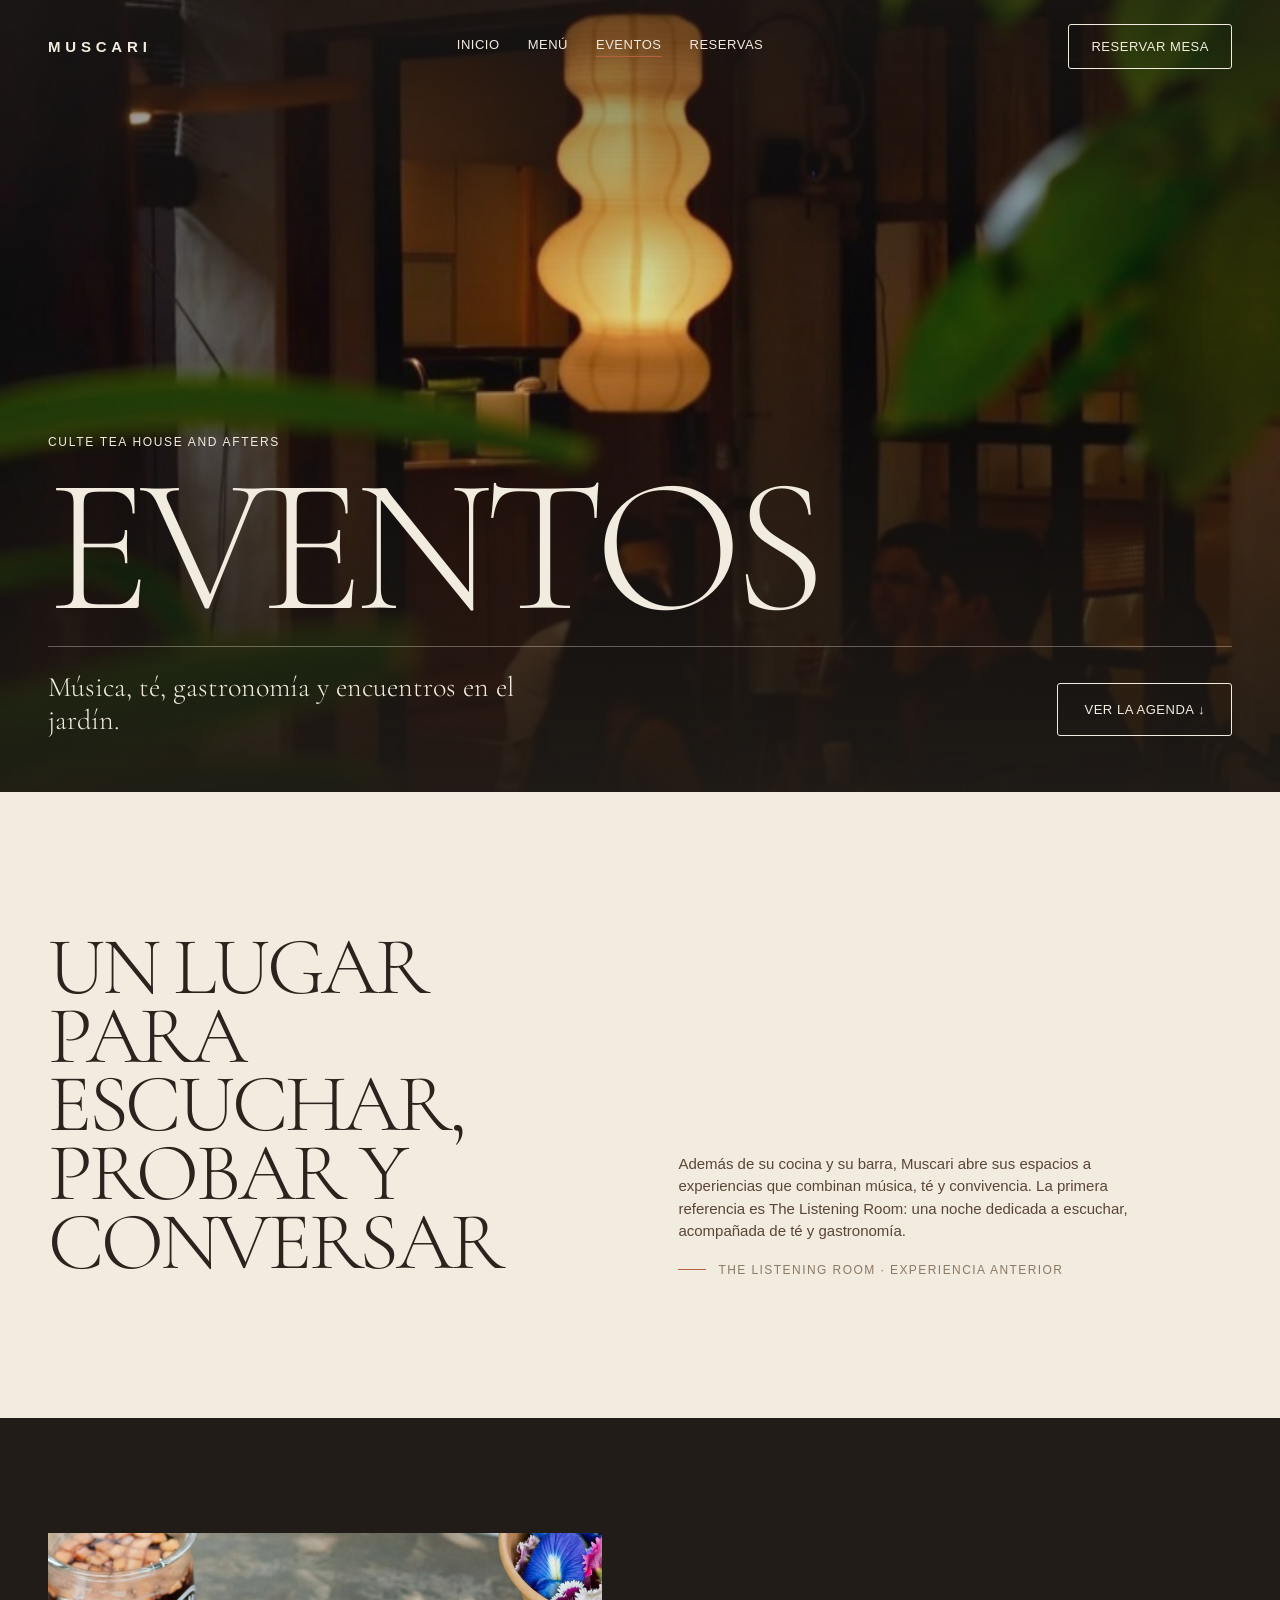
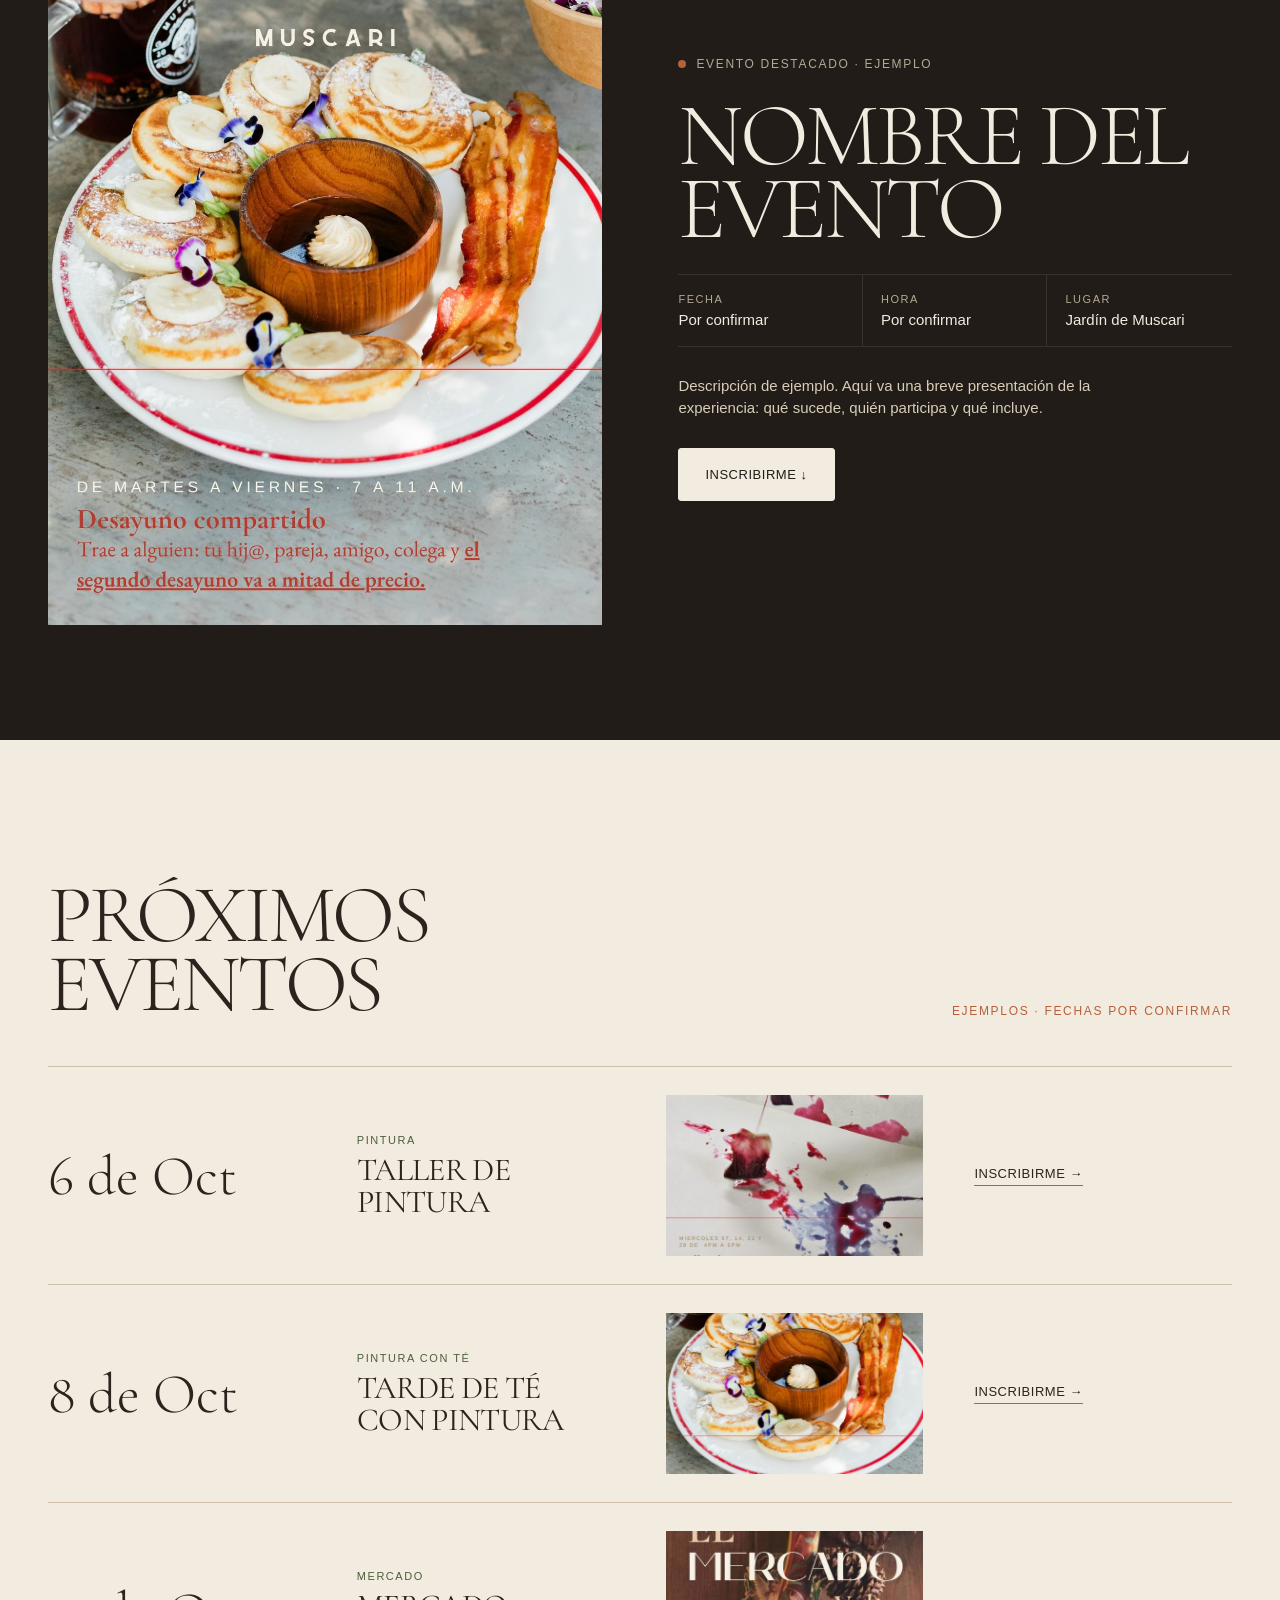
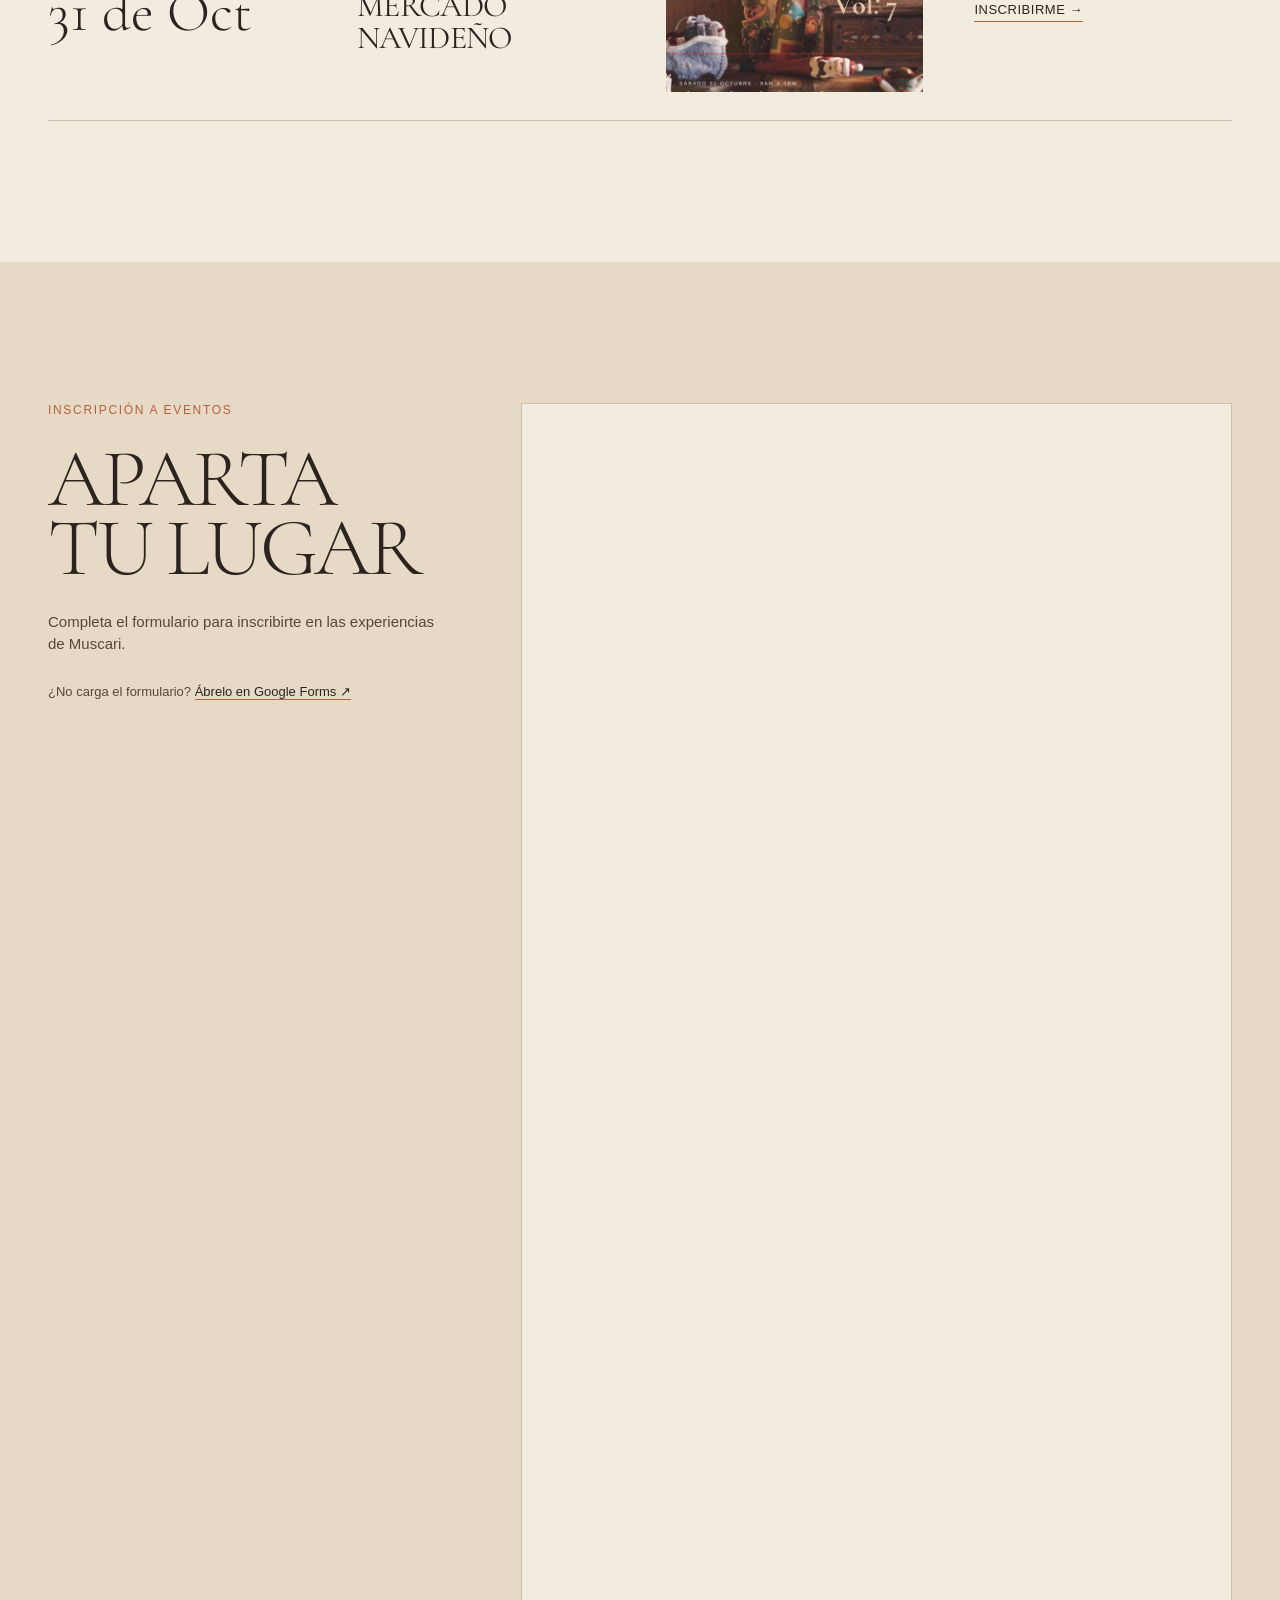
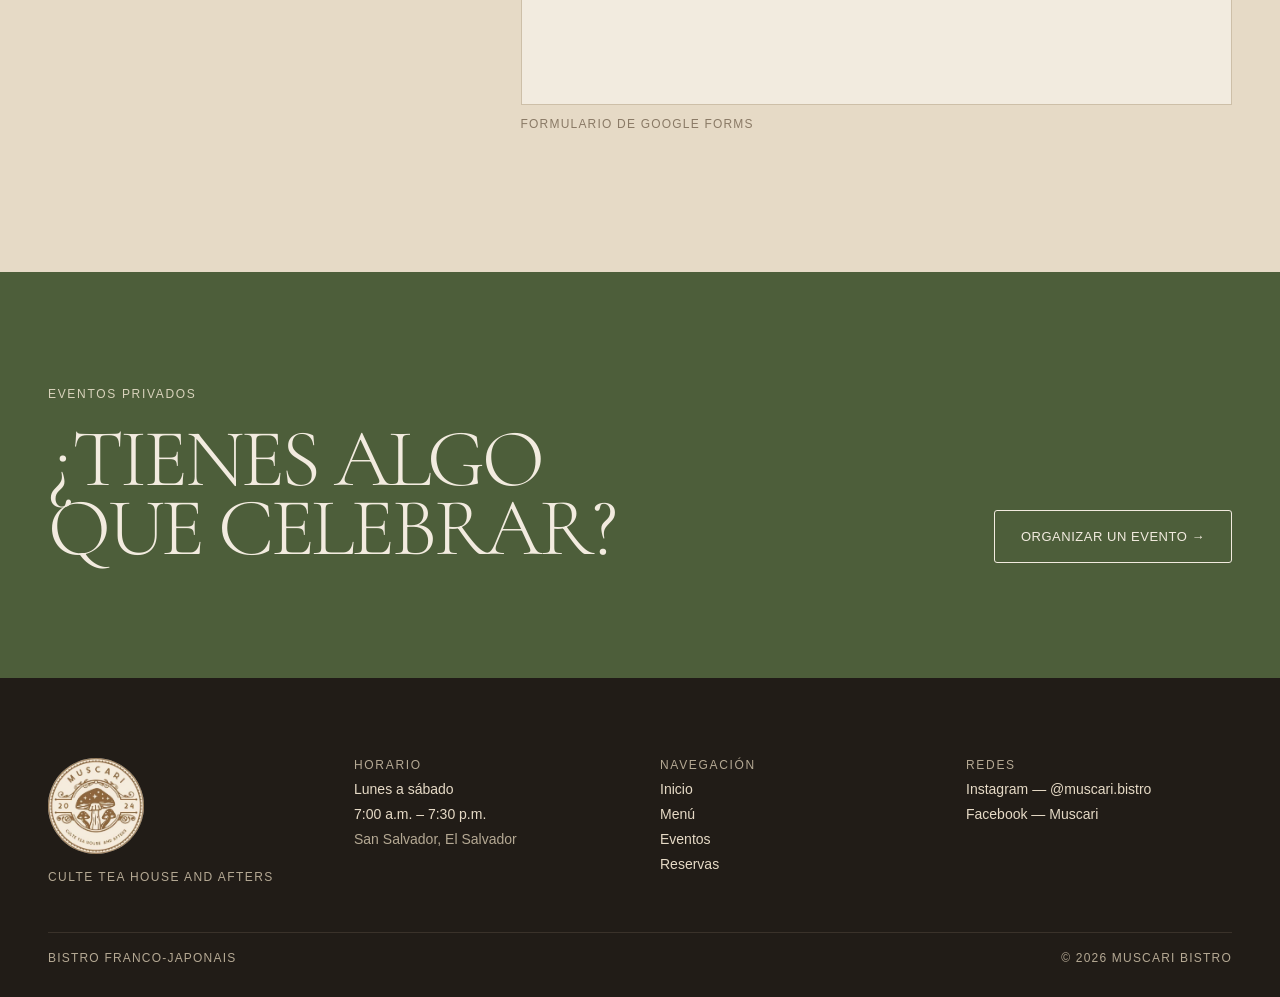
==== commit 1b3d29d6: "Avances Eventos" ====
--- a/eventos.html
+++ b/eventos.html
@@ -254,36 +254,32 @@
           <div class="evento_fecha">
 
             <span class="evento_fecha_numero">
-              — —
+              6 de Oct
             </span>
 
-            <span class="evento_fecha_texto">
-              Fecha por confirmar
+
+
+          </div>
+
+
+          <div class="evento_info">
+
+            <span class="evento_categoria">
+              Pintura
             </span>
 
-          </div>
-
-
-          <div class="evento_info">
-
-            <span class="evento_categoria">
-              Música · Ejemplo
-            </span>
-
             <h3>
-              Sesión de escucha
+              Taller de pintura
             </h3>
 
-            <p>
-              Descripción de ejemplo de la experiencia.
-            </p>
+            
 
           </div>
 
 
           <div class="evento_item_imagen">
 
-            <img src="assets/images/salon-te.jpg" alt="Salón de té de Muscari">
+            <img src="img/octubre2.jpg" alt="Salón de té de Muscari">
 
           </div>
 
@@ -301,36 +297,32 @@
           <div class="evento_fecha">
 
             <span class="evento_fecha_numero">
-              — —
+              8 de Oct
             </span>
 
-            <span class="evento_fecha_texto">
-              Fecha por confirmar
+
+
+          </div>
+
+
+          <div class="evento_info">
+
+            <span class="evento_categoria">
+              Pintura con Té
             </span>
 
-          </div>
-
-
-          <div class="evento_info">
-
-            <span class="evento_categoria">
-              Té · Ejemplo
-            </span>
-
             <h3>
-              Tarde de té
+              Tarde de té con pintura
             </h3>
 
-            <p>
-              Descripción de ejemplo de la experiencia.
-            </p>
+            
 
           </div>
 
 
           <div class="evento_item_imagen">
 
-            <img src="assets/images/jardin-hamaca.jpg" alt="Jardín de Muscari">
+            <img src="img/octubre.jpg" alt="Jardín de Muscari">
 
           </div>
 
@@ -348,36 +340,32 @@
           <div class="evento_fecha">
 
             <span class="evento_fecha_numero">
-              — —
+              31 de Oct
             </span>
 
-            <span class="evento_fecha_texto">
-              Fecha por confirmar
+
+
+          </div>
+
+
+          <div class="evento_info">
+
+            <span class="evento_categoria">
+              Mercado
             </span>
 
-          </div>
-
-
-          <div class="evento_info">
-
-            <span class="evento_categoria">
-              Encuentro · Ejemplo
-            </span>
-
             <h3>
-              Mercado en el patio
+              Mercado Navideño
             </h3>
 
-            <p>
-              Descripción de ejemplo de la experiencia.
-            </p>
+            
 
           </div>
 
 
           <div class="evento_item_imagen">
 
-            <img src="assets/images/patio.jpg" alt="Patio de Muscari">
+            <img src="img/octubre3.jpg" alt="Patio de Muscari">
 
           </div>
 
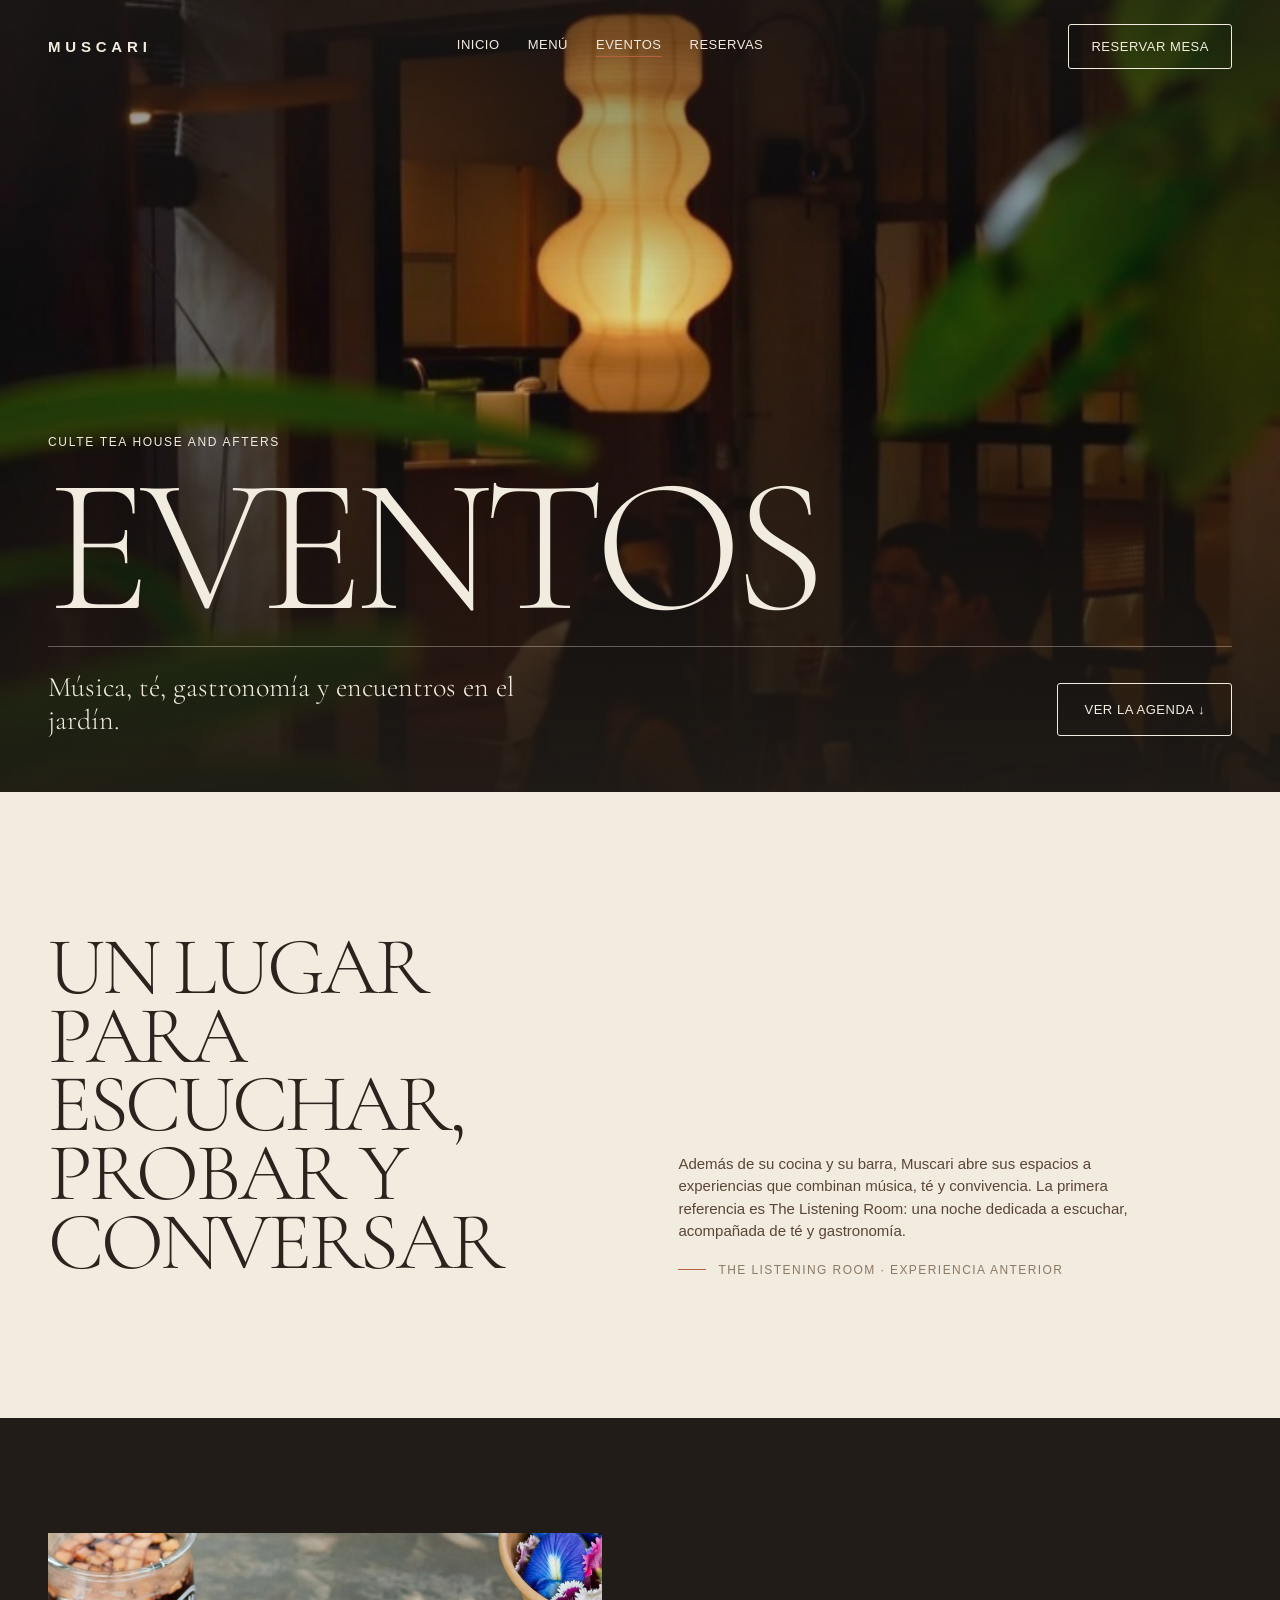
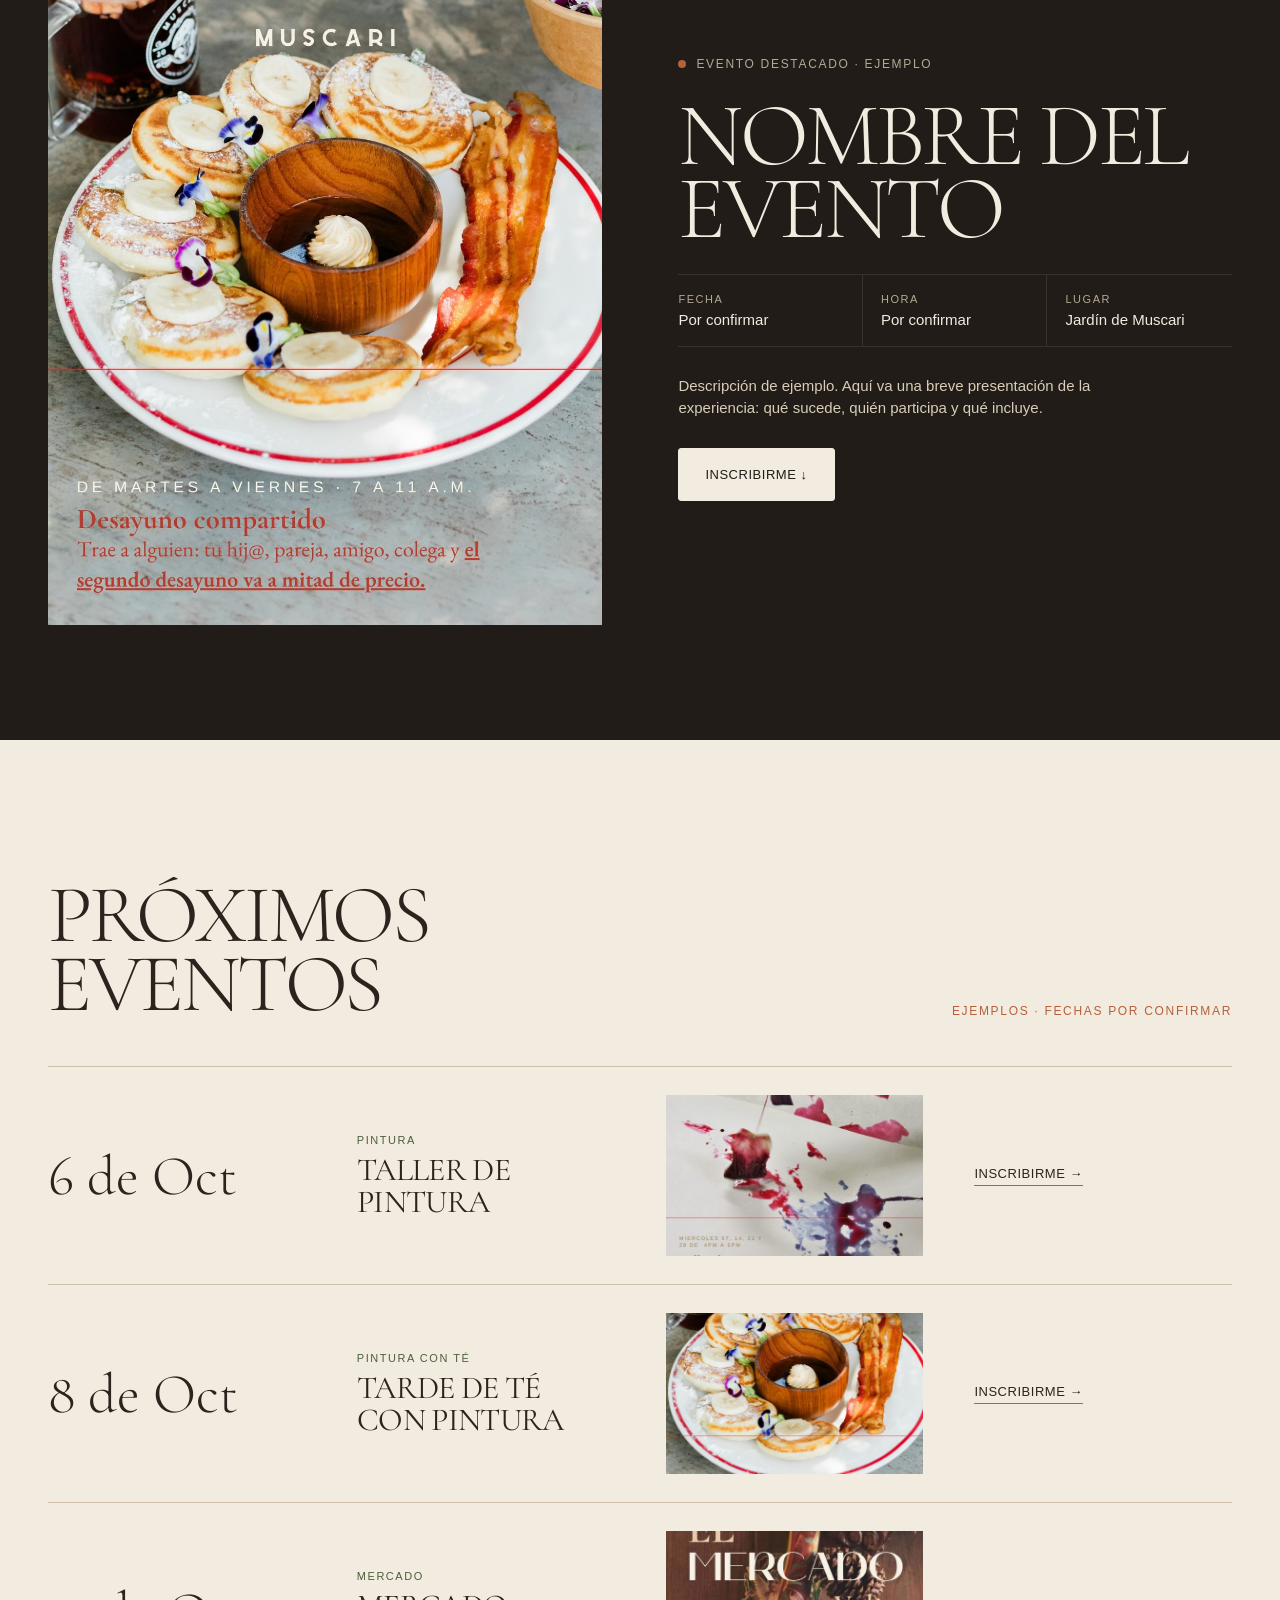
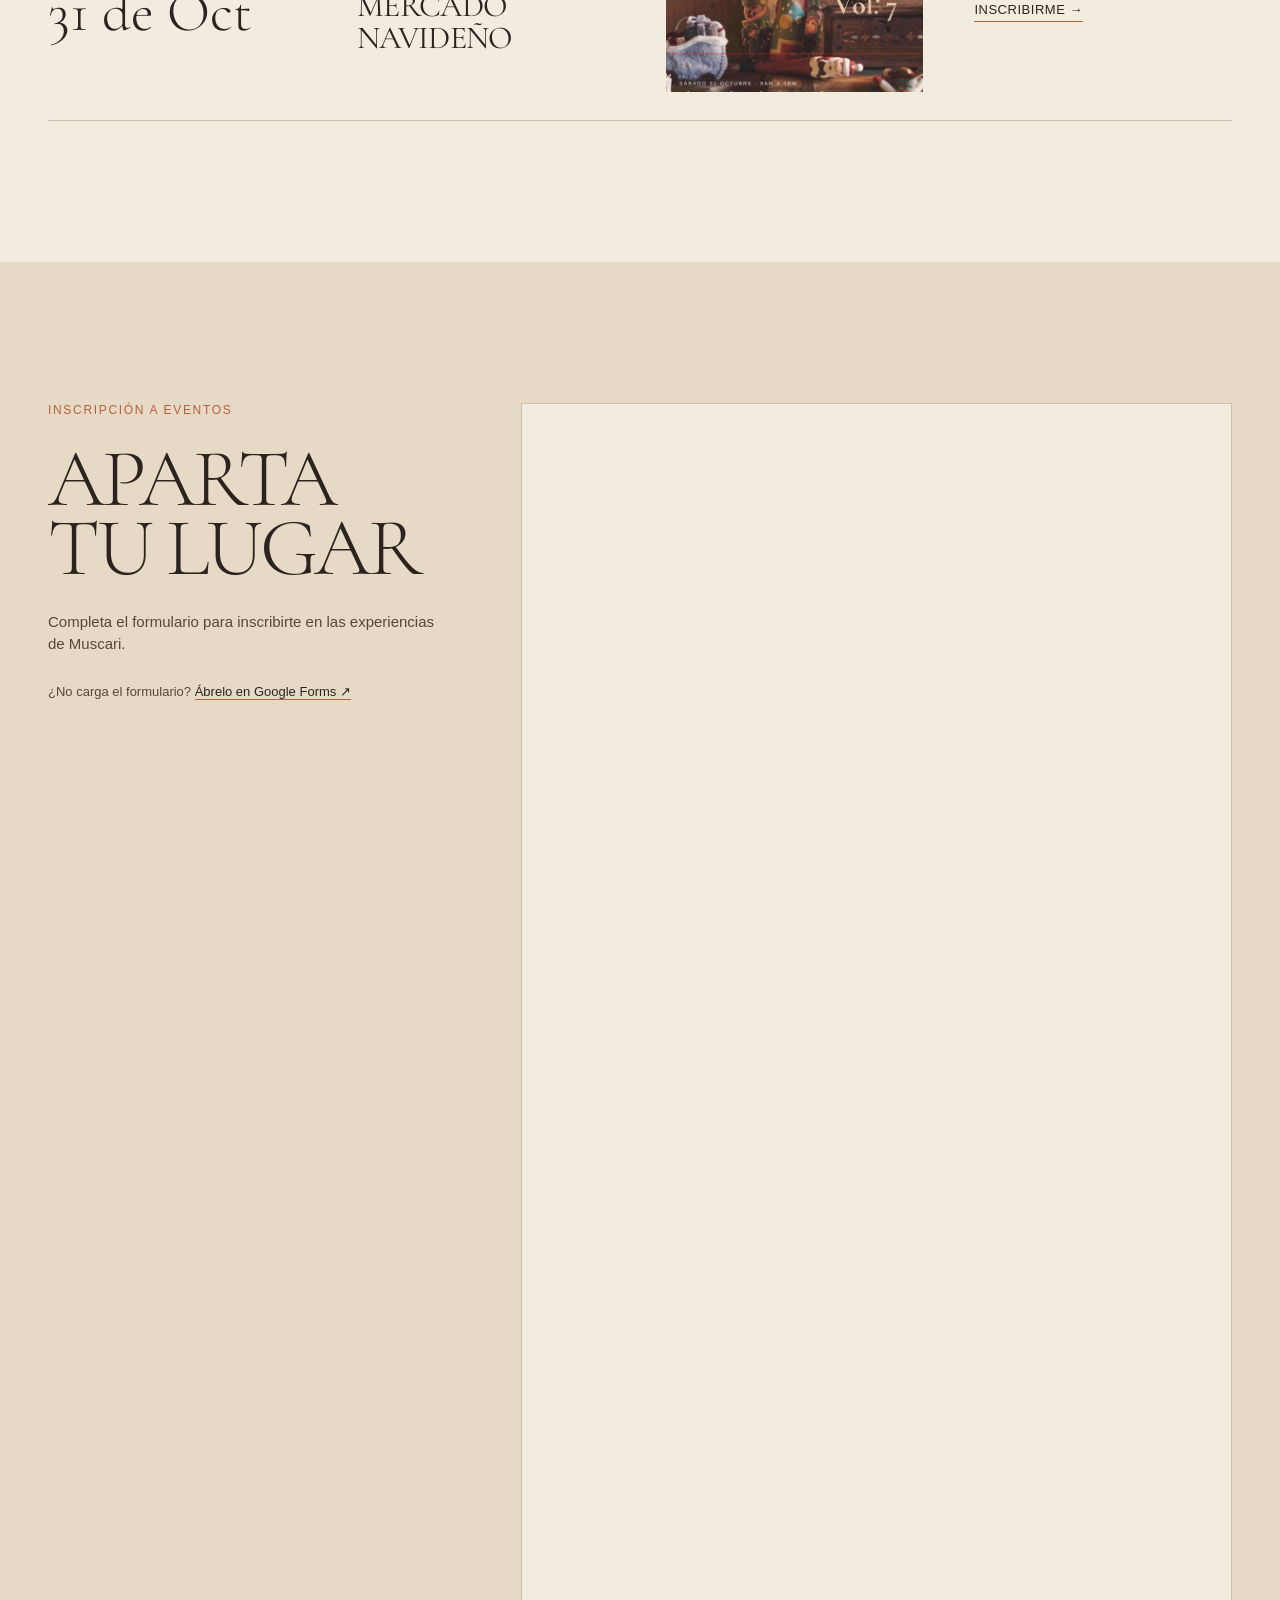
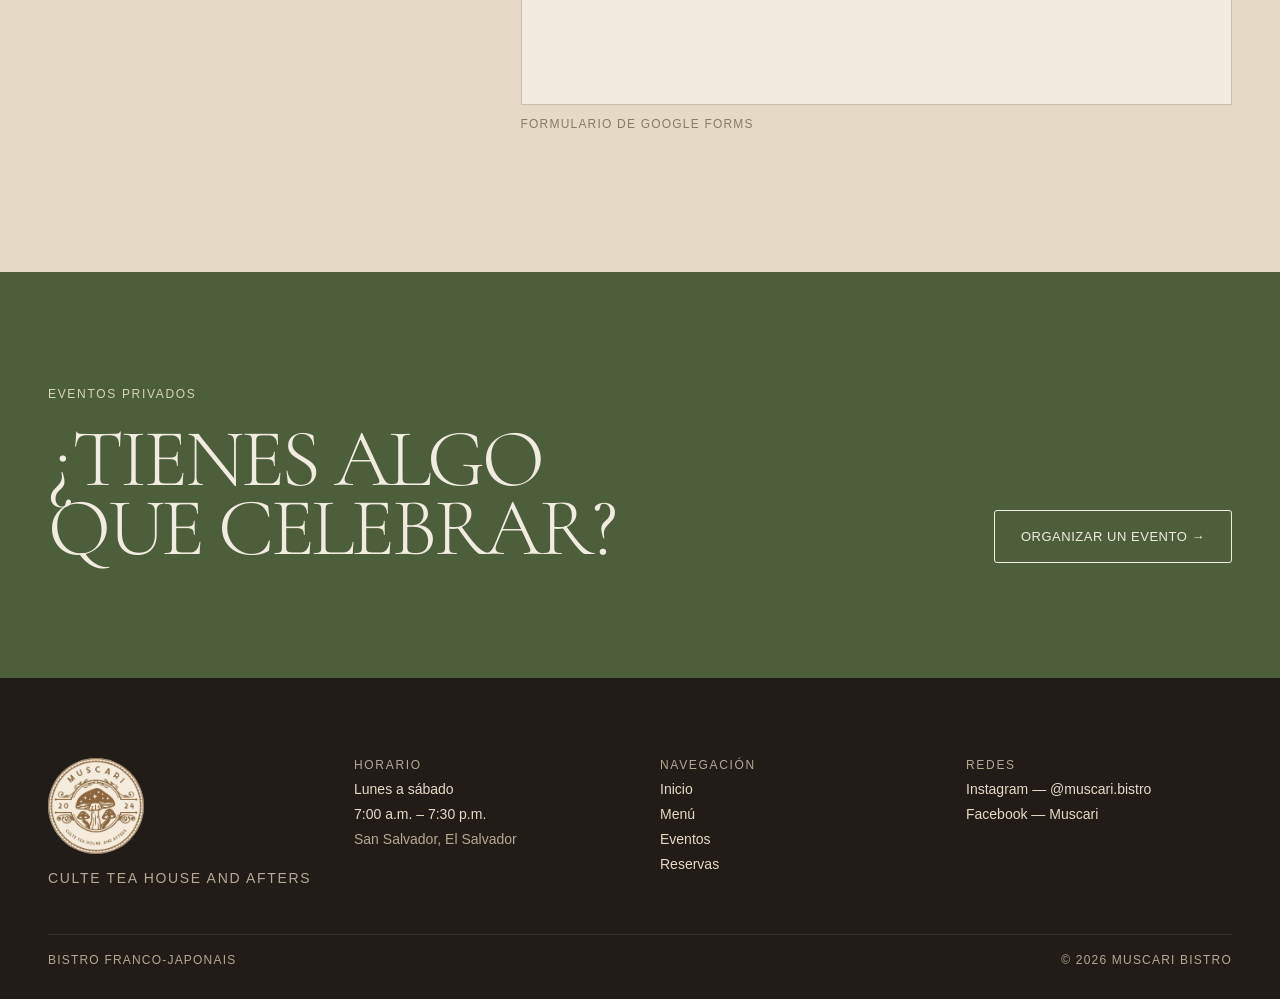
==== commit a97bc323: "Unificación CSS" ====
--- a/eventos.html
+++ b/eventos.html
@@ -8,12 +8,10 @@
   <title>Eventos — Muscari Bistro</title>
 
   <!-- Fuentes -->
-  <link href="https://fonts.googleapis.com/css2?family=Cormorant+Garamond:ital,wght@0,300;0,400;1,300&display=swap"
-    rel="stylesheet">
+  <link href="https://api.fontshare.com/v2/css?f[]=satoshi@500,700&display=swap" rel="stylesheet">
+
+  <!-- CSS -->
   <link rel="stylesheet" href="css/global.css">
-  <link href="https://api.fontshare.com/v2/css?f[]=satoshi@500,700&display=swap" rel="stylesheet">
-
-  <!-- CSS -->
   <link rel="stylesheet" href="css/eventos.css">
 
   <script src="./support.js"></script>
@@ -462,7 +460,7 @@
         </div>
 
 
-        <a href="Reservas.html#evento" class="boton_privado">
+        <a href="reservas.html#evento" class="boton_privado">
           Organizar un evento →
         </a>
 
@@ -495,9 +493,9 @@
         <div class="footer-column">
           <span class="footer-column__title">Navegación</span>
           <a href="index.html" class="footer-link">Inicio</a>
-          <a href="Menu.html" class="footer-link">Menú</a>
-          <a href="Eventos.html" class="footer-link">Eventos</a>
-          <a href="Reservas.html" class="footer-link">Reservas</a>
+          <a href="menu.html" class="footer-link">Menú</a>
+          <a href="eventos.html" class="footer-link">Eventos</a>
+          <a href="reservas.html" class="footer-link">Reservas</a>
         </div>
 
         <div class="footer-column">
--- a/css/global.css
+++ b/css/global.css
@@ -1,192 +1,320 @@
+@import url('https://fonts.googleapis.com/css2?family=Cormorant+Garamond:ital,wght@0,300;0,400;1,300&display=swap');
+
 /* ========================================
    HEADER
    MOBILE FIRST
 ======================================== */
+html {
+  -webkit-text-size-adjust: 100%;
+  text-size-adjust: 100%;
+  scroll-behavior: smooth;
+}
+
+body {
+  margin: 0;
+  background: #F2EBDF;
+  color: #2B241E;
+  font-family: Satoshi, "DM Sans", sans-serif;
+  -webkit-font-smoothing: antialiased;
+}
+
+
+a {
+  color: inherit;
+  text-decoration: none;
+  -webkit-tap-highlight-color: transparent
+}
+
+a:hover {
+  color: inherit
+}
+
+img {
+  display: block;
+  max-width: 100%
+}
 
 .header {
+  flex-wrap: wrap;
+  align-items: center;
+  justify-content: space-between;
+  gap: 12px 16px;
+  padding: 20px;
+  animation: mFade 1s;
+}
+
+.header_logo,
+.a-1 {
+  font-size: 15px;
+  font-weight: 700;
+  letter-spacing: 0.32em;
+}
+
+.header_nav {
+  display: flex;
+
+  flex-wrap: wrap;
+
+  gap: 8px 16px;
+
+  font-size: 13px;
+
+  text-transform: uppercase;
+
+  letter-spacing: 0.04em;
+}
+
+.nav_link,
+.a-3 {
+  padding-bottom: 4px;
+  border-bottom: 1px solid transparent;
+  transition: border-color 0.4s;
+}
+
+.nav_link:hover {
+  border-bottom-color: #F2EBDF;
+}
+
+.nav_link_activo,
+.a-2 {
+  border-bottom-color: #B5613C;
+}
+
+.boton_reservar,
+.a-4 {
+  padding: 14px 22px;
+  font-size: 13px;
+  text-transform: uppercase;
+  letter-spacing: 0.04em;
+  border: 1px solid #F2EBDF;
+  border-radius: 3px;
+  transition: background 0.4s,
+    color 0.4s;
+}
+
+.boton_reservar:hover {
+  background: #F2EBDF;
+
+  color: #211C17;
+}
+
+
+/* ========================================
+   TABLET / DESKTOP
+======================================== */
+
+@media (min-width: 769px) {
+
+  .header {
+    gap: 16px 32px;
+    padding: 24px clamp(20px, 4vw, 48px);
+  }
+
+  .header_nav {
+    gap: 8px 28px;
+  }
+
+}
+
+
+/* ========================================
+   ANIMACIONES
+======================================== */
+
+@keyframes mFade {
+
+  from {
+    opacity: 0;
+
+    transform: translateY(24px);
+  }
+
+  to {
+    opacity: 1;
+
+    transform: none;
+  }
+
+}
+
+@keyframes mZoom {
+
+  from {
+    transform: scale(1.12);
+  }
+
+  to {
+    transform: scale(1);
+  }
+
+}
+
+@keyframes mReveal {
+
+  from {
+    opacity: 0;
+
+    transform: translateY(32px);
+  }
+
+  to {
+    opacity: 1;
+
+    transform: none;
+  }
+
+}
+
+@keyframes mPulse {
+
+  0%,
+  100% {
+    opacity: 1;
+  }
+
+  50% {
+    opacity: 0.35;
+  }
+
+}
+
+
+/* ========================================
+   COMPONENTES COMPARTIDOS ENTRE PÁGINAS
+======================================== */
+
+/* Header: estructura común entre el header general y el de Inicio */
+.header,
+.header-1 {
   position: absolute;
-
   top: 0;
   left: 0;
   right: 0;
-
   z-index: 10;
-
-  display: flex;
-  flex-wrap: wrap;
-
-  align-items: center;
-  justify-content: space-between;
-
-  gap: 12px 16px;
-
-  padding: 20px;
-
+  display: flex;
   color: #F2EBDF;
-
-  animation: mFade 1s;
-}
-
-.header_logo {
-  font-size: 15px;
-
-  font-weight: 700;
-
-  letter-spacing: 0.32em;
-}
-
-.header_nav {
-  display: flex;
-
-  flex-wrap: wrap;
-
-  gap: 8px 16px;
-
-  font-size: 13px;
-
+}
+
+/* Hero: base compartida por Inicio, Menú, Eventos y Reservas */
+.hero,
+.menu-hero,
+.seccion-hero {
+  position: relative;
+  overflow: hidden;
+  background: #211C17;
+  color: #F2EBDF;
+  display: flex;
+  flex-direction: column;
+  justify-content: flex-end;
+}
+
+.hero_imagen,
+.hero__image,
+.menu-hero__image,
+.img-1 {
+  position: absolute;
+  inset: 0;
+  width: 100%;
+  height: 100%;
+  object-fit: cover;
+  animation: mZoom 8s cubic-bezier(.25, .46, .45, .94) both;
+}
+
+.hero_overlay,
+.hero__overlay,
+.menu-hero__overlay,
+.div-1 {
+  position: absolute;
+  inset: 0;
+}
+
+.hero_contenido,
+.hero__content,
+.menu-hero__content,
+.div-2 {
+  position: relative;
+  display: flex;
+  flex-direction: column;
+}
+
+/* Footer: estructura y apariencia realmente compartidas */
+.site-footer,
+.footer,
+.footer-1 {
+  background: #211C17;
+  color: #E6DAC6;
+}
+
+.site-footer__inner,
+.footer_contenedor,
+.footer__inner,
+.div-32 {
+  max-width: 1440px;
+  margin: 0 auto;
+  display: flex;
+  flex-direction: column;
+}
+
+.footer-brand,
+.footer_logo,
+.footer__brand,
+.div-34 {
+  display: flex;
+  flex-direction: column;
+}
+
+.footer-column__title,
+.footer_titulo,
+.footer__heading {
+  font-size: 12px;
   text-transform: uppercase;
-
-  letter-spacing: 0.04em;
-}
-
-.nav_link {
-  padding-bottom: 4px;
-
-  border-bottom: 1px solid transparent;
-
-  transition: border-color 0.4s;
-}
-
-.nav_link:hover {
-  border-bottom-color: #F2EBDF;
-}
-
-.nav_link_activo {
-  border-bottom-color: #B5613C;
-}
-
-.boton_reservar {
-  padding: 14px 22px;
-
-  font-size: 13px;
-
+  letter-spacing: .14em;
+  color: #B5A994;
+}
+
+.footer-muted,
+.footer_secundario,
+.footer__muted,
+.span-12 {
+  color: #B5A994;
+}
+
+.footer-link:hover,
+.footer_columna a:hover,
+.footer__link:hover,
+.a-11:hover {
+  color: #B5613C;
+}
+
+.site-footer__bottom,
+.footer_inferior,
+.footer__bottom,
+.div-37 {
+  border-top: 1px solid #3A322A;
   text-transform: uppercase;
-
-  letter-spacing: 0.04em;
-
-  border: 1px solid #F2EBDF;
-
-  border-radius: 3px;
-
-  transition:
-    background 0.4s,
-    color 0.4s;
-}
-
-.boton_reservar:hover {
-  background: #F2EBDF;
-
-  color: #211C17;
-}
-
-
-/* ========================================
-   TABLET / DESKTOP
-======================================== */
-
-@media (min-width: 769px) {
-
-  .header {
-    gap: 16px 32px;
-
-    padding:
-      24px clamp(20px, 4vw, 48px);
-  }
-
-  .header_nav {
-    gap: 8px 28px;
-  }
-
-}
-
-
-/* ========================================
-   ANIMACIONES
-======================================== */
-
-@keyframes mFade {
-
-  from {
-    opacity: 0;
-
-    transform: translateY(24px);
-  }
-
-  to {
-    opacity: 1;
-
-    transform: none;
-  }
-
-}
-
-@keyframes mZoom {
-
-  from {
-    transform: scale(1.12);
-  }
-
-  to {
-    transform: scale(1);
-  }
-
-}
-
-@keyframes mReveal {
-
-  from {
-    opacity: 0;
-
-    transform: translateY(32px);
-  }
-
-  to {
-    opacity: 1;
-
-    transform: none;
-  }
-
-}
-
-@keyframes mPulse {
-
-  0%,
-  100% {
-    opacity: 1;
-  }
-
-  50% {
-    opacity: 0.35;
-  }
-
-}
-
+  letter-spacing: .1em;
+  color: #B5A994;
+}
+
+/* Accesibilidad compartida */
+@media (prefers-reduced-motion: reduce) {
+
+  *,
+  *::before,
+  *::after {
+    animation: none !important;
+    transition: none !important;
+    scroll-behavior: auto !important;
+  }
+}
 
 /* =========================
    FOOTER
    ========================= */
 
-.site-footer {
-  background: #211C17;
-  color: #E6DAC6;
-}
 
 .site-footer__inner {
-  max-width: 1440px;
-  margin: 0 auto;
   padding: 52px 20px 28px;
-  display: flex;
-  flex-direction: column;
   gap: 40px;
 }
 
@@ -197,8 +325,6 @@
 }
 
 .footer-brand {
-  display: flex;
-  flex-direction: column;
   gap: 16px;
 }
 
@@ -222,35 +348,18 @@
   font-size: 13px;
 }
 
-.footer-column__title {
-  font-size: 11px;
-  text-transform: uppercase;
-  letter-spacing: .14em;
-  color: #B5A994;
-}
-
-.footer-muted {
-  color: #B5A994;
-}
 
 .footer-link {
   transition: color .4s;
 }
 
-.footer-link:hover {
-  color: #B5613C;
-}
 
 .site-footer__bottom {
   display: flex;
   flex-direction: column;
   gap: 8px;
   padding-top: 18px;
-  border-top: 1px solid #3A322A;
   font-size: 10px;
-  text-transform: uppercase;
-  letter-spacing: .1em;
-  color: #B5A994;
 }
 
 /* =========================================================
@@ -300,9 +409,7 @@
   }
 
   .footer-tagline,
-  .footer-column__title {
-    font-size: 12px;
-  }
+
 
   .footer-column {
     font-size: 14px;
--- a/css/eventos.css
+++ b/css/eventos.css
@@ -2,76 +2,22 @@
    CONFIGURACIÓN GENERAL
 ======================================== */
 
-html {
-  scroll-behavior: smooth;
-}
-
-body {
-  margin: 0;
-  background: #F2EBDF;
-  color: #2B241E;
-  font-family: Satoshi, "DM Sans", sans-serif;
-  -webkit-font-smoothing: antialiased;
-}
-
-a {
-  color: inherit;
-  text-decoration: none;
-}
-
-a:hover {
-  color: inherit;
-}
-
-img {
-  display: block;
-  max-width: 100%;
-}
-
-
-
-
 
 /* ========================================
    HERO
 ======================================== */
 
 .hero {
-  position: relative;
-
   min-height: max(88vh, 620px);
-
-  overflow: hidden;
-
-  background: #211C17;
-  color: #F2EBDF;
-
-  display: flex;
-  flex-direction: column;
-  justify-content: flex-end;
 }
 
 
 .hero_imagen {
-  position: absolute;
-
-  inset: 0;
-
-  width: 100%;
-  height: 100%;
-
-  object-fit: cover;
   object-position: center 45%;
-
-  animation: mZoom 8s cubic-bezier(.25, .46, .45, .94) both;
 }
 
 
 .hero_overlay {
-  position: absolute;
-
-  inset: 0;
-
   background: linear-gradient(
     180deg,
     rgba(33, 28, 23, 0.6) 0%,
@@ -82,16 +28,9 @@
 
 
 .hero_contenido {
-  position: relative;
-
-  padding:
-    0
+  padding: 0
     clamp(20px, 4vw, 48px)
     clamp(32px, 5vw, 56px);
-
-  display: flex;
-  flex-direction: column;
-
   gap: 24px;
 }
 
@@ -920,26 +859,11 @@
    FOOTER
 ======================================== */
 
-.footer {
-  background: #211C17;
-
-  color: #E6DAC6;
-}
-
 
 .footer_contenedor {
-  max-width: 1440px;
-
-  margin: 0 auto;
-
-  padding:
-    clamp(56px, 7vw, 88px)
+  padding: clamp(56px, 7vw, 88px)
     clamp(20px, 4vw, 48px)
     32px;
-
-  display: flex;
-  flex-direction: column;
-
   gap: 48px;
 }
 
@@ -958,9 +882,6 @@
 
 
 .footer_logo {
-  display: flex;
-  flex-direction: column;
-
   gap: 18px;
 }
 
@@ -993,49 +914,18 @@
 }
 
 
-.footer_titulo {
-  font-size: 12px;
-
-  text-transform: uppercase;
-  letter-spacing: 0.14em;
-
-  color: #B5A994;
-}
-
-
-.footer_secundario {
-  color: #B5A994;
-}
-
-
 .footer_columna a {
   transition: color 0.3s;
 }
 
 
-.footer_columna a:hover {
-  color: #B5613C;
-}
-
-
 .footer_inferior {
   display: flex;
   flex-wrap: wrap;
-
   justify-content: space-between;
-
   gap: 12px;
-
   padding-top: 20px;
-
-  border-top: 1px solid #3A322A;
-
   font-size: 12px;
-
-  text-transform: uppercase;
-  letter-spacing: 0.1em;
-
-  color: #B5A994;
 }
 
 
@@ -1045,18 +935,6 @@
    activada esta opción en su sistema.
 ======================================== */
 
-@media (prefers-reduced-motion: reduce) {
-
-  *,
-  *::before,
-  *::after {
-    animation: none !important;
-    transition: none !important;
-    scroll-behavior: auto !important;
-  }
-
-}
-
 
 /* ========================================
    RESPONSIVE
@@ -1121,4 +999,4 @@
     position: static;
   }
 
-}+}
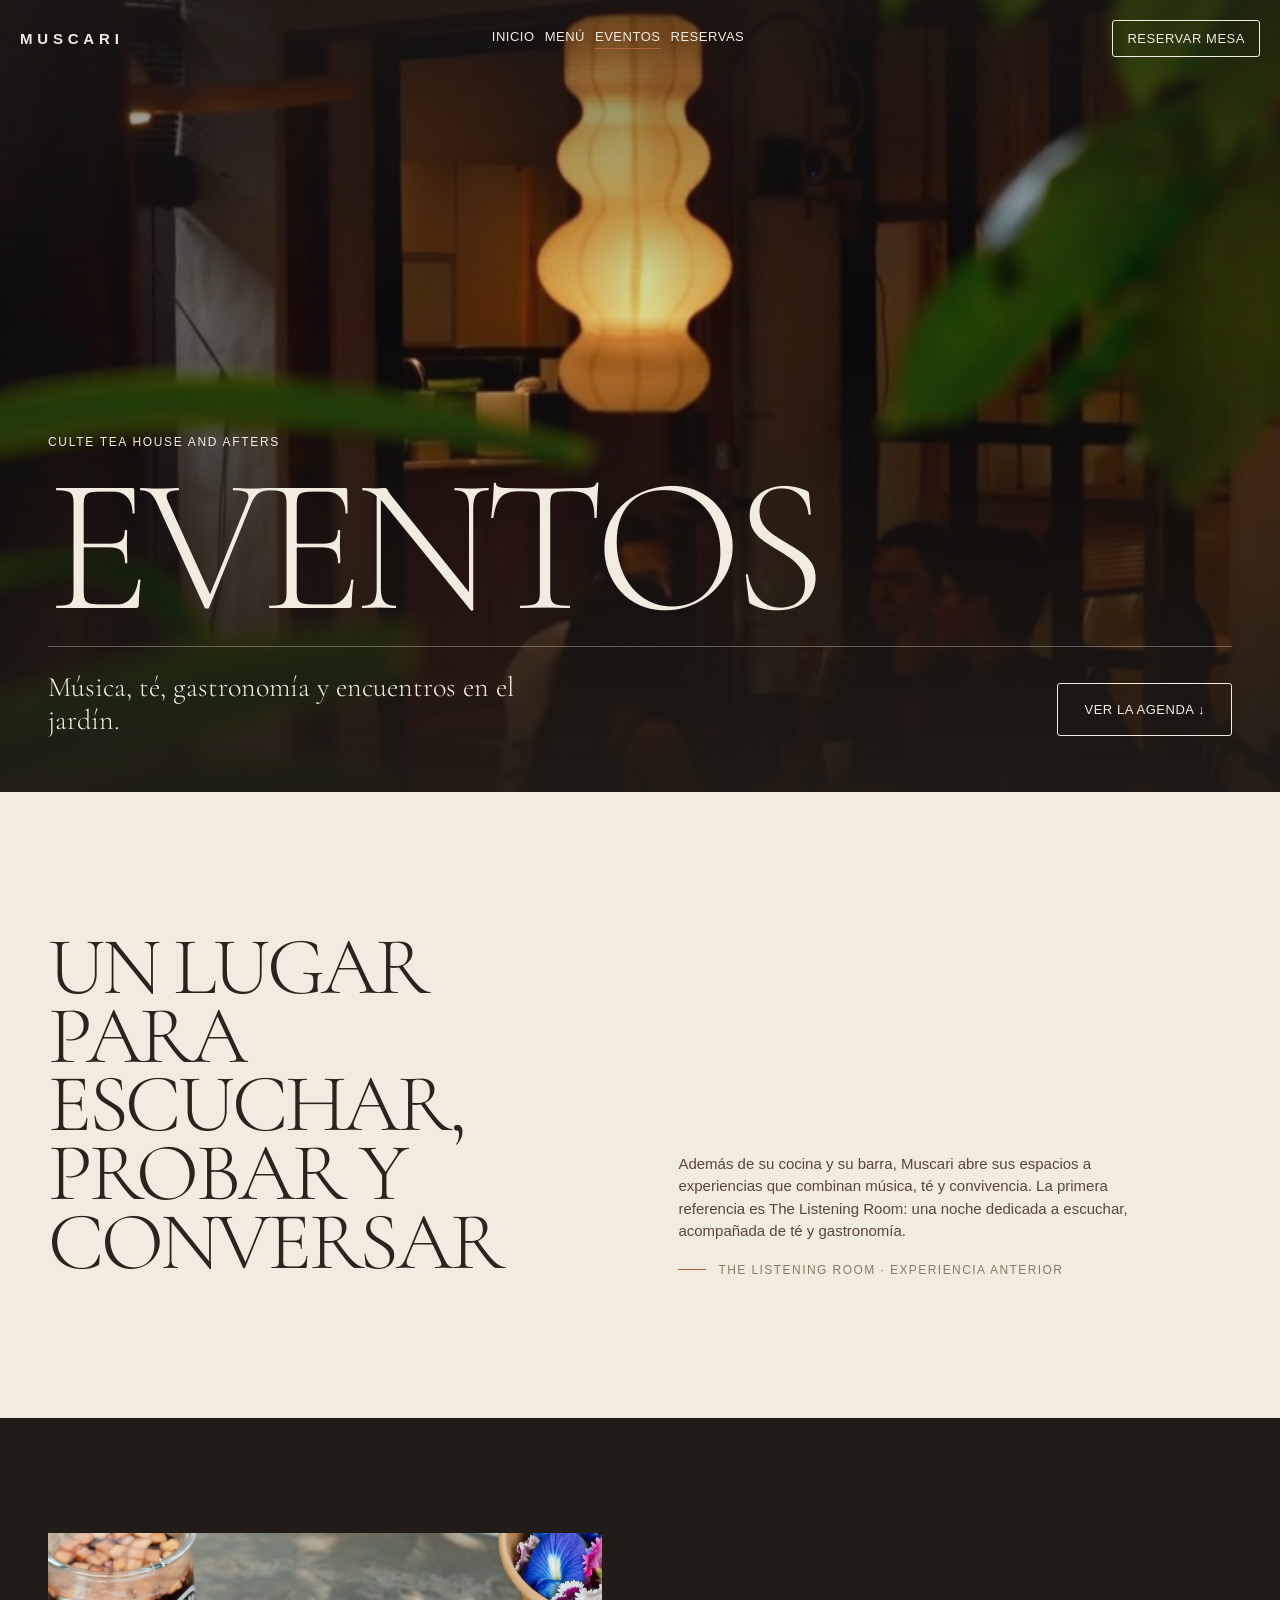
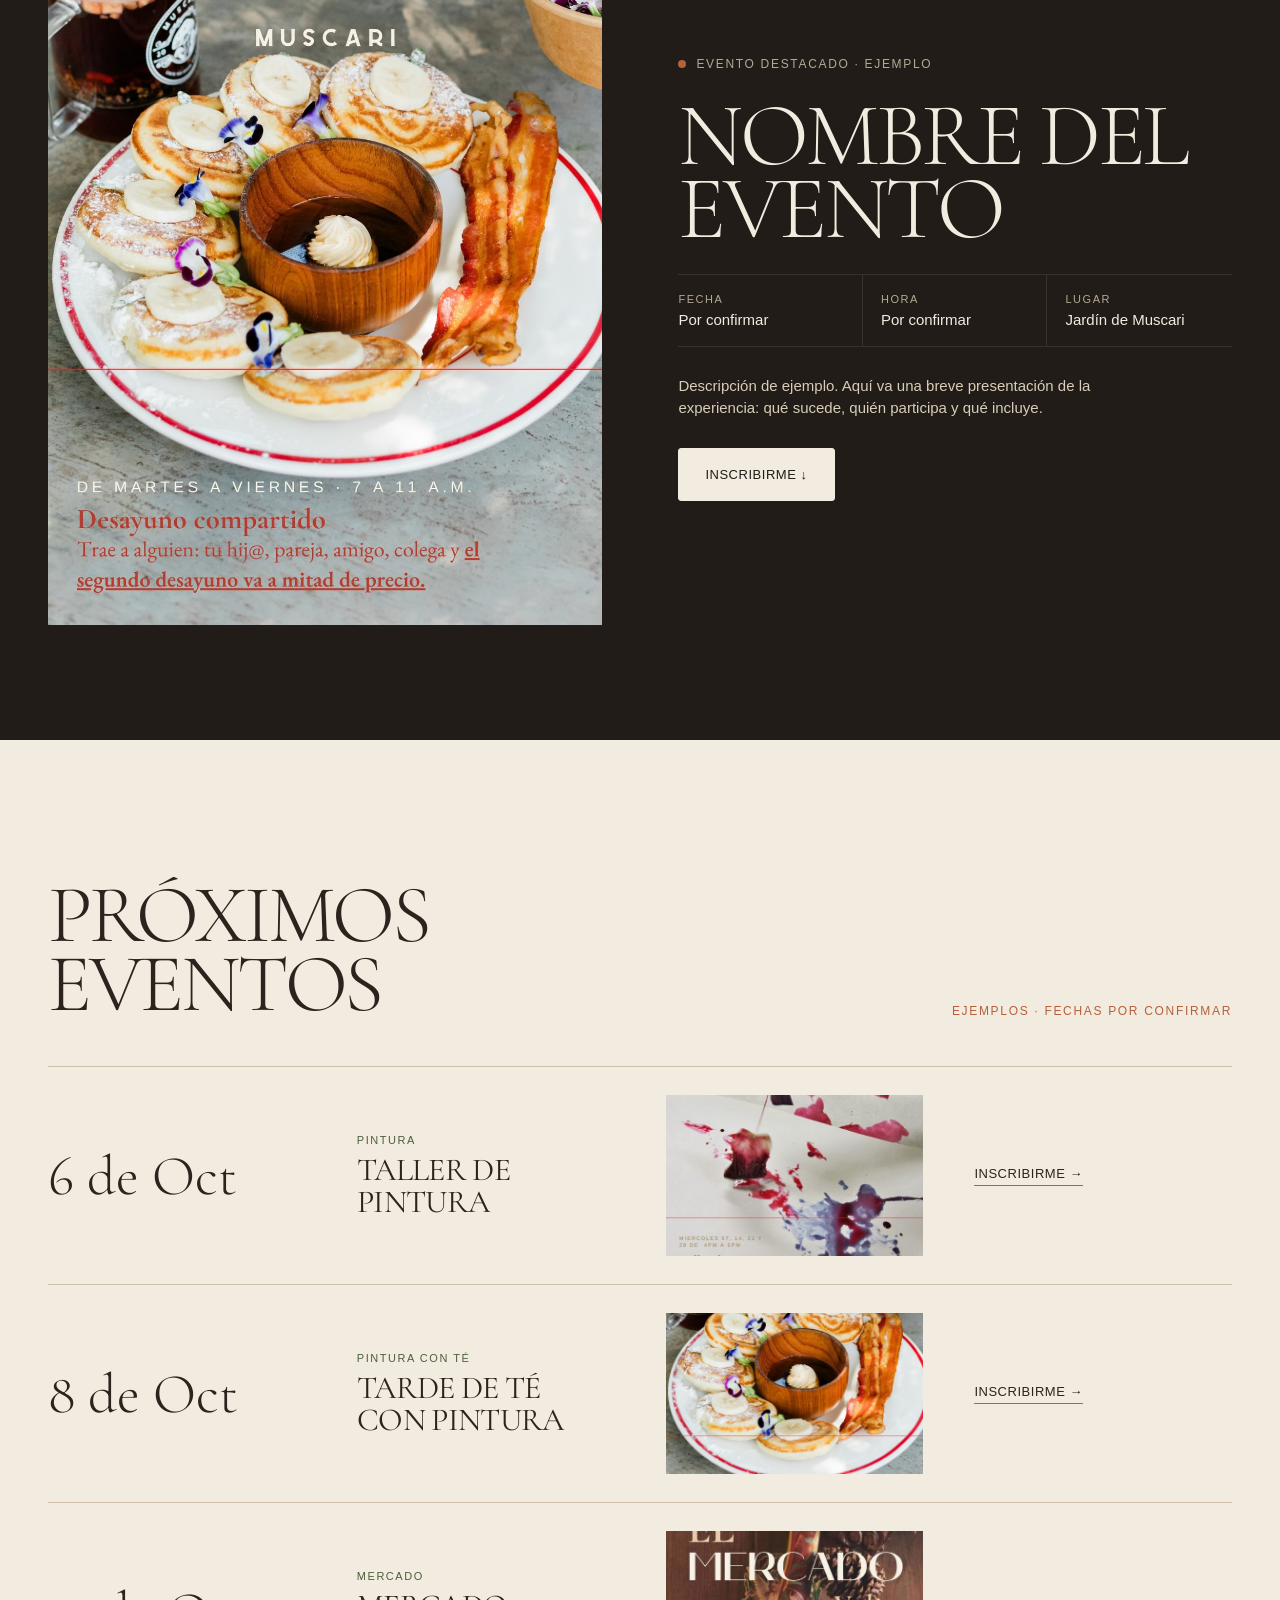
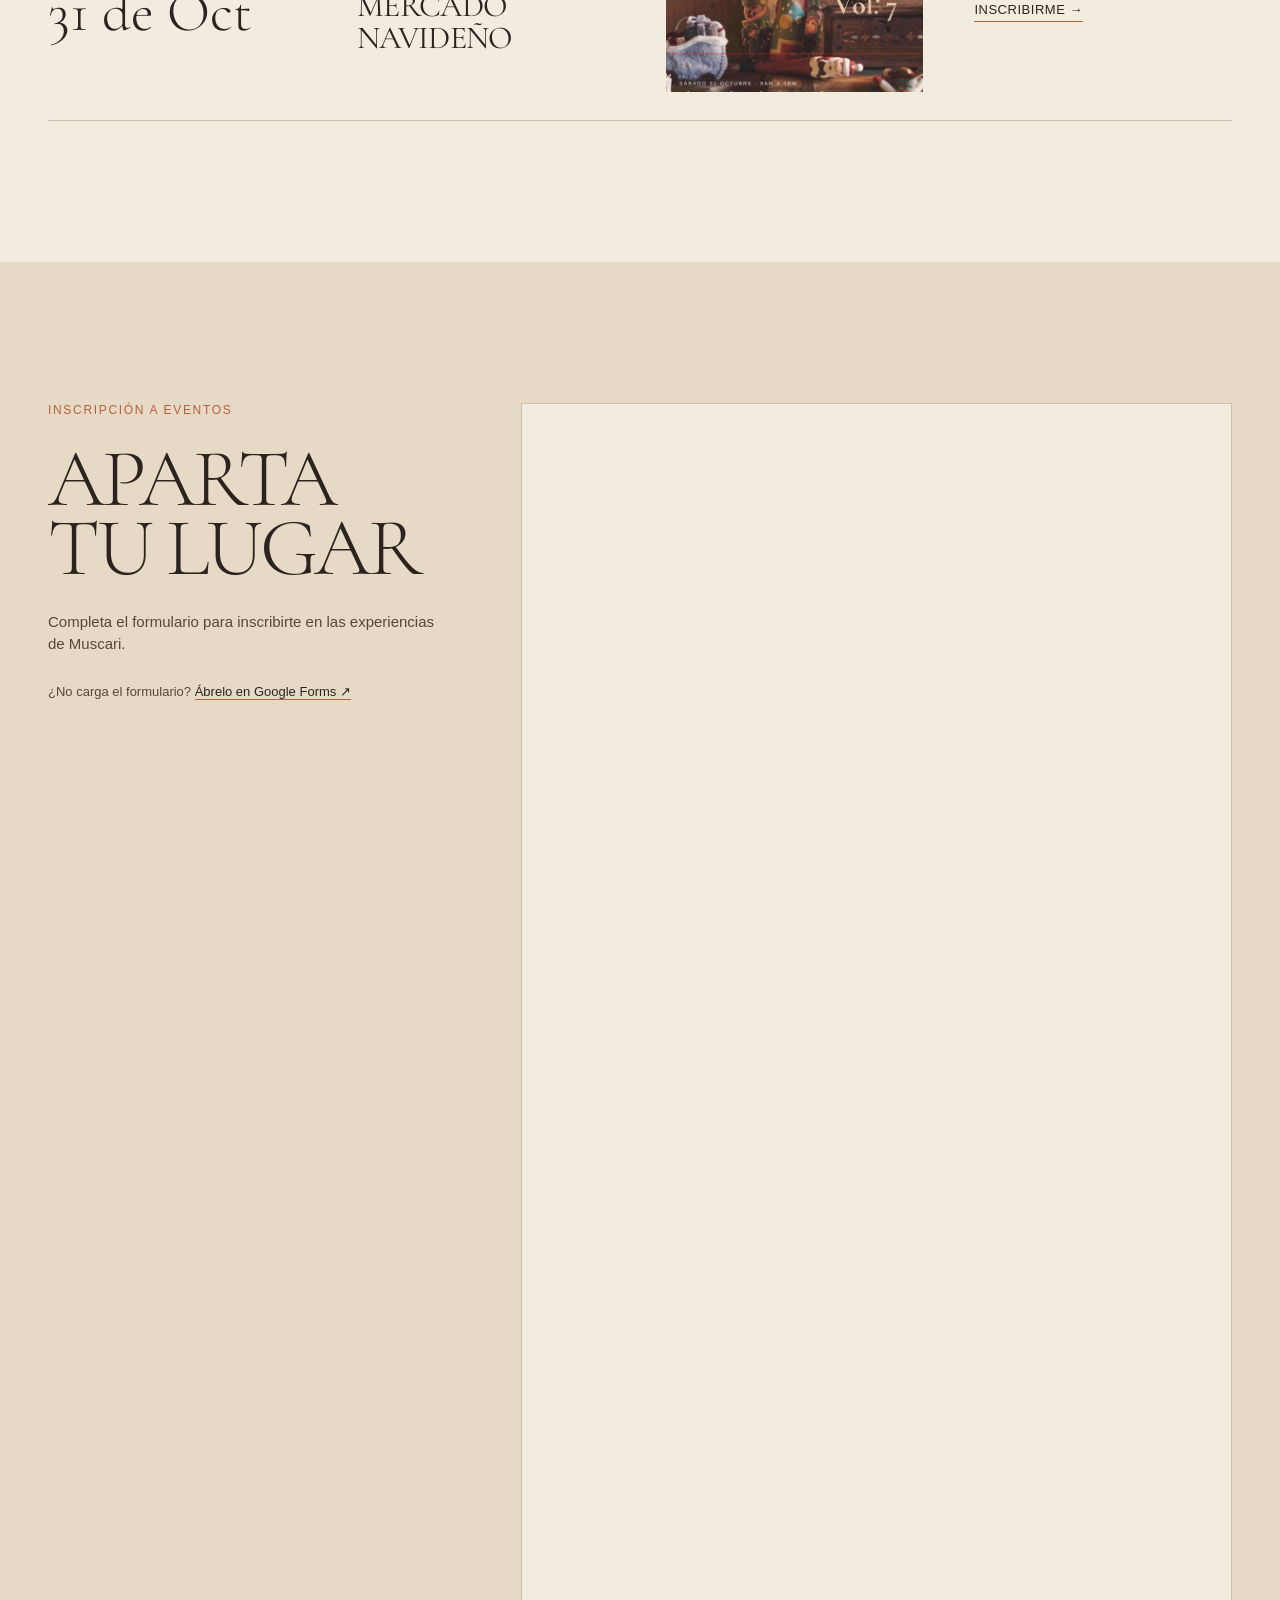
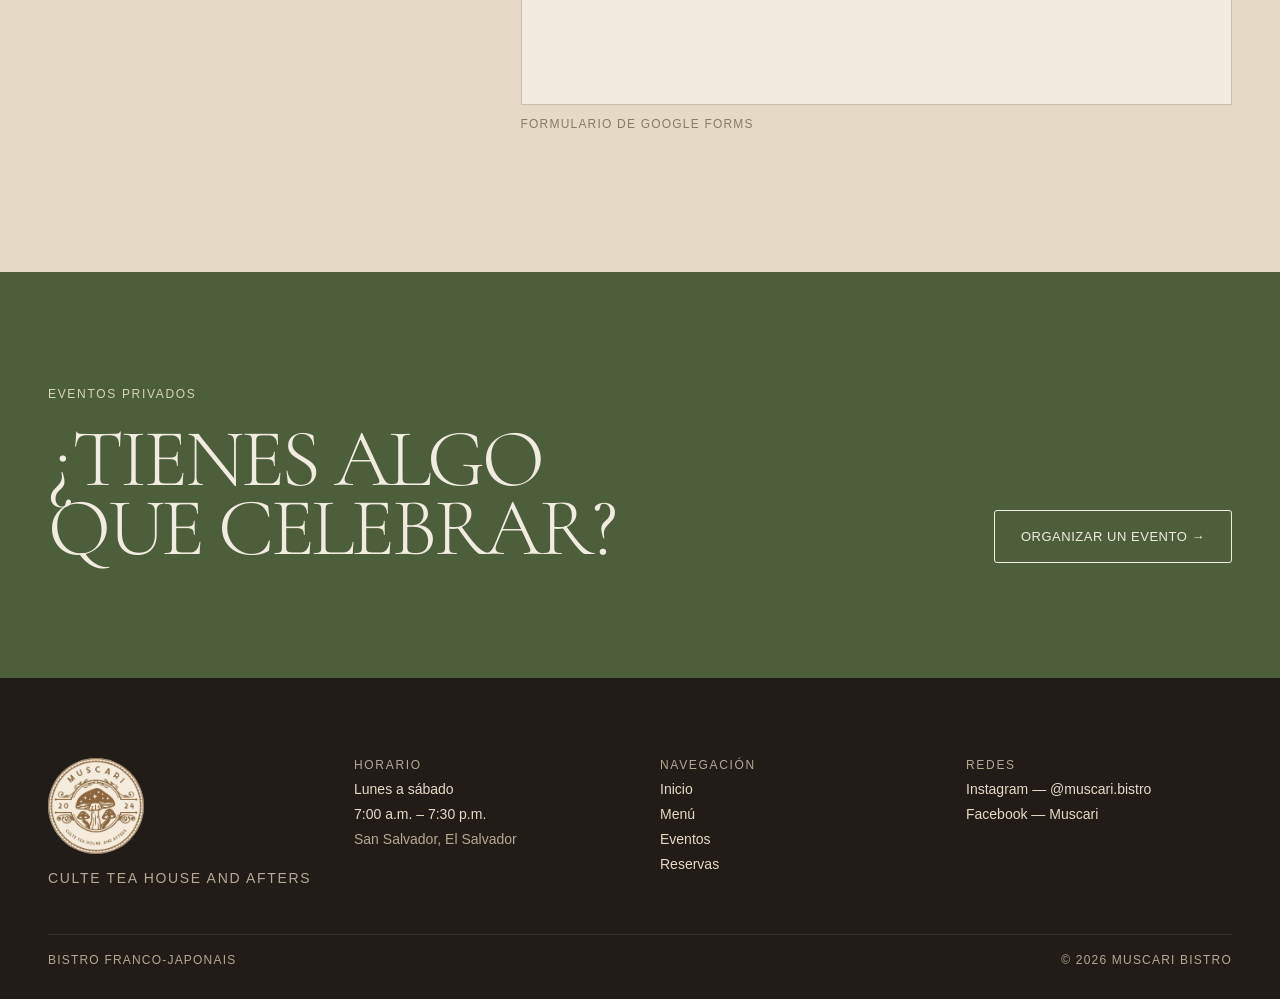
==== commit 5f3e0cdf: "Arreglos de nombres" ====
--- a/eventos.html
+++ b/eventos.html
@@ -38,7 +38,7 @@
         Menú
       </a>
 
-      <a href="rventos.html" class="nav_link nav_link_activo">
+      <a href="eventos.html" class="nav_link nav_link_activo">
         Eventos
       </a>
 
--- a/css/eventos.css
+++ b/css/eventos.css
@@ -1,6 +1,31 @@
 /* ========================================
-   CONFIGURACIÓN GENERAL
-======================================== */
+   ESTILOS MOBILE-FIRST
+   Base = móvil. Escritorio al final con
+   @media (min-width: 769px).
+======================================== */
+
+
+/* ========================================
+   HEADER (valores móviles)
+   Los estilos completos del header no venían
+   en el archivo original; los valores de
+   escritorio van en el bloque min-width.
+======================================== */
+
+.header {
+  padding: 20px;
+}
+
+.header_nav {
+  order: 3;
+  width: 100%;
+  justify-content: space-between;
+  gap: 10px;
+}
+
+.boton_reservar {
+  padding: 10px 14px;
+}
 
 
 /* ========================================
@@ -8,14 +33,12 @@
 ======================================== */
 
 .hero {
-  min-height: max(88vh, 620px);
-}
-
+  min-height: 700px;
+}
 
 .hero_imagen {
   object-position: center 45%;
 }
-
 
 .hero_overlay {
   background: linear-gradient(
@@ -26,96 +49,58 @@
   );
 }
 
-
 .hero_contenido {
-  padding: 0
-    clamp(20px, 4vw, 48px)
-    clamp(32px, 5vw, 56px);
+  padding: 0 clamp(20px, 4vw, 48px) clamp(32px, 5vw, 56px);
   gap: 24px;
 }
 
-
 .hero_subtitulo {
   font-size: 12px;
-
-  text-transform: uppercase;
-  letter-spacing: 0.14em;
-
-  animation:
-    mFade 1.2s 0.3s
-    cubic-bezier(.25, .46, .45, .94) both;
-}
-
+  text-transform: uppercase;
+  letter-spacing: 0.14em;
+  animation: mFade 1.2s 0.3s cubic-bezier(.25, .46, .45, .94) both;
+}
 
 .hero_titulo {
   margin: 0;
-
   font-family: "Cormorant Garamond", serif;
   font-weight: 300;
-
-  font-size: clamp(84px, 15vw, 230px);
-
+  font-size: clamp(70px, 21vw, 130px);
   line-height: 0.78;
-
   letter-spacing: -0.045em;
-
-  text-transform: uppercase;
-
-  animation:
-    mFade 1.4s 0.45s
-    cubic-bezier(.25, .46, .45, .94) both;
-}
-
+  text-transform: uppercase;
+  animation: mFade 1.4s 0.45s cubic-bezier(.25, .46, .45, .94) both;
+}
 
 .hero_inferior {
   display: flex;
   flex-wrap: wrap;
-
   justify-content: space-between;
   align-items: flex-end;
-
   gap: 24px;
-
   padding-top: 24px;
-
   border-top: 1px solid rgba(242, 235, 223, 0.35);
-
-  animation:
-    mFade 1.2s 0.7s
-    cubic-bezier(.25, .46, .45, .94) both;
-}
-
+  animation: mFade 1.2s 0.7s cubic-bezier(.25, .46, .45, .94) both;
+}
 
 .hero_descripcion {
   margin: 0;
-
   max-width: 480px;
-
   font-family: "Cormorant Garamond", serif;
   font-weight: 300;
-
   font-size: clamp(22px, 2.2vw, 30px);
-
   line-height: 1.15;
 }
-
 
 .boton_claro {
   padding: 18px 26px;
-
   font-size: 13px;
-
   text-transform: uppercase;
   letter-spacing: 0.04em;
-
   border: 1px solid #F2EBDF;
   border-radius: 3px;
-
-  transition:
-    background 0.4s,
-    color 0.4s;
-}
-
+  transition: background 0.4s, color 0.4s;
+}
 
 .boton_claro:hover {
   background: #F2EBDF;
@@ -129,90 +114,53 @@
 
 .introduccion {
   max-width: 1440px;
-
   margin: 0 auto;
-
-  padding:
-    clamp(88px, 11vw, 150px)
-    clamp(20px, 4vw, 48px);
-
+  padding: clamp(88px, 11vw, 150px) clamp(20px, 4vw, 48px);
   display: grid;
-
-  grid-template-columns:
-    repeat(
-      auto-fit,
-      minmax(min(100%, 420px), 1fr)
-    );
-
-  gap:
-    40px
-    clamp(40px, 6vw, 96px);
-
+  grid-template-columns: repeat(auto-fit, minmax(min(100%, 420px), 1fr));
+  gap: 40px clamp(40px, 6vw, 96px);
   align-items: end;
 }
 
-
 .titulo_grande {
   margin: 0;
-
   font-family: "Cormorant Garamond", serif;
   font-weight: 300;
-
   font-size: clamp(48px, 6.4vw, 100px);
-
   line-height: 0.84;
-
   letter-spacing: -0.04em;
-
-  text-transform: uppercase;
-
+  text-transform: uppercase;
   text-wrap: balance;
 }
 
-
 .introduccion_texto {
   display: flex;
   flex-direction: column;
-
   gap: 20px;
-
   max-width: 460px;
 }
 
-
 .introduccion_texto p {
   margin: 0;
-
   font-size: 15px;
-
   line-height: 1.5;
-
   color: #5A4636;
-
   text-wrap: pretty;
 }
 
-
 .referencia {
   display: flex;
-
   align-items: center;
-
   gap: 12px;
-
-  font-size: 12px;
-
+  font-size: 12px;
   text-transform: uppercase;
   letter-spacing: 0.12em;
-
   color: #8A7A66;
 }
-
 
 .referencia_linea {
   width: 28px;
   height: 1px;
-
   background: #B5613C;
 }
 
@@ -223,249 +171,158 @@
 
 .agenda {
   scroll-margin-top: 0;
-
   background: #211C17;
   color: #F2EBDF;
 }
 
-
 .agenda_contenedor {
   max-width: 1440px;
-
   margin: 0 auto;
-
-  padding:
-    clamp(72px, 9vw, 120px)
-    clamp(20px, 4vw, 48px);
-
-  display: flex;
-  flex-direction: column;
-
+  padding: clamp(72px, 9vw, 120px) clamp(20px, 4vw, 48px);
+  display: flex;
+  flex-direction: column;
   gap: 40px;
 }
 
-
 /* Aviso */
 
 .aviso {
   display: flex;
   flex-wrap: wrap;
-
   gap: 8px 20px;
-
   align-items: baseline;
-
   padding: 16px 20px;
-
   border: 1px dashed #B5613C;
   border-radius: 3px;
 }
 
-
 .aviso_titulo {
   font-size: 12px;
   font-weight: 700;
-
-  text-transform: uppercase;
-  letter-spacing: 0.14em;
-
+  text-transform: uppercase;
+  letter-spacing: 0.14em;
   color: #D98A63;
 }
-
 
 .aviso_texto {
   font-size: 14px;
-
   line-height: 1.5;
-
   color: #D9CDB9;
 }
-
 
 /* Evento destacado */
 
 .evento_destacado {
   display: grid;
-
-  grid-template-columns:
-    repeat(
-      auto-fit,
-      minmax(min(100%, 420px), 1fr)
-    );
-
-  gap:
-    40px
-    clamp(40px, 6vw, 96px);
-
+  grid-template-columns: repeat(auto-fit, minmax(min(100%, 420px), 1fr));
+  gap: 40px clamp(40px, 6vw, 96px);
   align-items: center;
 }
-
 
 .evento_destacado_imagen {
   overflow: hidden;
-
   aspect-ratio: 4 / 5;
-
   max-height: 720px;
 }
-
 
 .evento_destacado_imagen img {
   width: 100%;
   height: 100%;
-
   object-fit: cover;
   object-position: center 45%;
-
-  transition:
-    transform 1.2s
-    cubic-bezier(.25, .46, .45, .94);
-}
-
+  transition: transform 1.2s cubic-bezier(.25, .46, .45, .94);
+}
 
 .evento_destacado_imagen:hover img {
   transform: scale(1.05);
 }
 
-
 .evento_destacado_contenido {
   display: flex;
   flex-direction: column;
-
   gap: 28px;
 }
 
-
 .evento_estado {
   display: flex;
-
   align-items: center;
-
   gap: 10px;
-
-  font-size: 12px;
-
-  text-transform: uppercase;
-  letter-spacing: 0.14em;
-
+  font-size: 12px;
+  text-transform: uppercase;
+  letter-spacing: 0.14em;
   color: #B5A994;
 }
-
 
 .evento_punto {
   width: 8px;
   height: 8px;
-
   border-radius: 50%;
-
   background: #B5613C;
-
-  animation:
-    mPulse 2.4s ease-in-out infinite;
-}
-
+  animation: mPulse 2.4s ease-in-out infinite;
+}
 
 .evento_destacado_titulo {
   margin: 0;
-
   font-family: "Cormorant Garamond", serif;
   font-weight: 300;
-
   font-size: clamp(52px, 7vw, 110px);
-
   line-height: 0.82;
-
   letter-spacing: -0.04em;
-
-  text-transform: uppercase;
-}
-
-
-/* Información del evento */
+  text-transform: uppercase;
+}
+
+/* Información del evento (móvil: filas apiladas con línea inferior) */
 
 .evento_datos {
   display: grid;
-
-  grid-template-columns:
-    repeat(
-      auto-fit,
-      minmax(140px, 1fr)
-    );
-
+  grid-template-columns: repeat(auto-fit, minmax(140px, 1fr));
   border-top: 1px solid #3A322A;
   border-bottom: 1px solid #3A322A;
 }
 
-
 .evento_dato {
   display: flex;
   flex-direction: column;
-
   gap: 6px;
-
-  padding: 18px;
-}
-
-
-.evento_dato:first-child {
-  padding-left: 0;
-}
-
-
-.evento_dato_borde {
-  border-right: 1px solid #3A322A;
-}
-
+  padding: 18px 0;
+  border-bottom: 1px solid #3A322A;
+}
+
+.evento_dato:last-child {
+  border-bottom: none;
+}
 
 .evento_dato_titulo {
   font-size: 11px;
-
-  text-transform: uppercase;
-  letter-spacing: 0.14em;
-
+  text-transform: uppercase;
+  letter-spacing: 0.14em;
   color: #B5A994;
 }
-
 
 .evento_dato span:last-child {
   font-size: 15px;
 }
 
-
 .evento_descripcion {
   margin: 0;
-
   max-width: 460px;
-
   font-size: 15px;
-
   line-height: 1.5;
-
   color: #D9CDB9;
 }
-
 
 .boton_evento {
   align-self: flex-start;
-
   padding: 18px 26px;
-
   font-size: 13px;
-
   text-transform: uppercase;
   letter-spacing: 0.04em;
-
   border: 1px solid #F2EBDF;
   border-radius: 3px;
-
   background: #F2EBDF;
   color: #211C17;
-
-  transition:
-    background 0.4s,
-    color 0.4s;
-}
-
+  transition: background 0.4s, color 0.4s;
+}
 
 .boton_evento:hover {
   background: transparent;
@@ -479,182 +336,119 @@
 
 .proximos {
   max-width: 1440px;
-
   margin: 0 auto;
-
-  padding:
-    clamp(88px, 11vw, 150px)
-    clamp(20px, 4vw, 48px);
-
-  display: flex;
-  flex-direction: column;
-
+  padding: clamp(88px, 11vw, 150px) clamp(20px, 4vw, 48px);
+  display: flex;
+  flex-direction: column;
   gap: 48px;
 }
 
-
 .proximos_header {
   display: flex;
   flex-wrap: wrap;
-
   justify-content: space-between;
   align-items: flex-end;
-
   gap: 20px;
 }
 
-
 .proximos_etiqueta {
   font-size: 12px;
-
-  text-transform: uppercase;
-  letter-spacing: 0.14em;
-
+  text-transform: uppercase;
+  letter-spacing: 0.14em;
   color: #B5613C;
 }
 
-
 .lista_eventos {
   display: flex;
   flex-direction: column;
-
   border-top: 1px solid #CDBFA8;
 }
-
 
 /* Tarjetas */
 
 .evento_item {
   display: grid;
-
-  grid-template-columns:
-    repeat(
-      auto-fit,
-      minmax(min(100%, 220px), 1fr)
-    );
-
-  gap:
-    24px
-    clamp(24px, 4vw, 56px);
-
+  grid-template-columns: repeat(auto-fit, minmax(min(100%, 220px), 1fr));
+  gap: 24px clamp(24px, 4vw, 56px);
   align-items: center;
-
   padding: 28px 0;
-
   border-bottom: 1px solid #CDBFA8;
-
-  transition:
-    background 0.4s,
-    padding 0.4s;
-}
-
+  transition: background 0.4s, padding 0.4s;
+}
 
 .evento_item:hover {
   background: #E6DAC6;
-
-  padding-left: 20px;
-  padding-right: 20px;
-}
-
+  padding-left: 10px;
+  padding-right: 10px;
+}
 
 .evento_fecha {
   display: flex;
   flex-direction: column;
-
   gap: 4px;
 }
-
 
 .evento_fecha_numero {
   font-family: "Cormorant Garamond", serif;
   font-weight: 300;
-
   font-size: 56px;
-
   line-height: 0.9;
 }
 
-
 .evento_fecha_texto {
   font-size: 12px;
-
-  text-transform: uppercase;
-  letter-spacing: 0.14em;
-
+  text-transform: uppercase;
+  letter-spacing: 0.14em;
   color: #8A7A66;
 }
 
-
 .evento_info {
   display: flex;
   flex-direction: column;
-
   gap: 8px;
 }
-
 
 .evento_categoria {
   font-size: 11px;
-
-  text-transform: uppercase;
-  letter-spacing: 0.14em;
-
+  text-transform: uppercase;
+  letter-spacing: 0.14em;
   color: #4D5E3A;
 }
 
-
 .evento_info h3 {
   margin: 0;
-
   font-family: "Cormorant Garamond", serif;
   font-weight: 400;
-
   font-size: 32px;
-
   line-height: 1;
-
-  text-transform: uppercase;
-
+  text-transform: uppercase;
   letter-spacing: -0.02em;
 }
 
-
 .evento_info p {
   margin: 0;
-
   font-size: 14px;
-
   line-height: 1.45;
-
   color: #5A4636;
 }
-
 
 .evento_item_imagen {
   overflow: hidden;
-
   aspect-ratio: 16 / 10;
 }
-
 
 .evento_item_imagen img {
   width: 100%;
   height: 100%;
-
   object-fit: cover;
 }
-
 
 .evento_enlace {
   justify-self: start;
-
   padding-bottom: 4px;
-
   font-size: 13px;
-
   text-transform: uppercase;
   letter-spacing: 0.04em;
-
   border-bottom: 1px solid #B5613C;
 }
 
@@ -665,120 +459,79 @@
 
 .inscripcion {
   scroll-margin-top: 0;
-
   background: #E6DAC6;
 }
-
 
 .inscripcion_contenedor {
   max-width: 1440px;
-
   margin: 0 auto;
-
-  padding:
-    clamp(88px, 11vw, 150px)
-    clamp(20px, 4vw, 48px);
-
+  padding: clamp(88px, 11vw, 150px) clamp(20px, 4vw, 48px);
   display: flex;
   flex-wrap: wrap;
-
-  gap:
-    48px
-    clamp(40px, 6vw, 96px);
-
+  gap: 48px clamp(40px, 6vw, 96px);
   align-items: flex-start;
 }
 
-
+/* Móvil: sin sticky */
 .inscripcion_informacion {
   flex: 1 1 320px;
-
-  display: flex;
-  flex-direction: column;
-
+  display: flex;
+  flex-direction: column;
   gap: 28px;
-
-  position: sticky;
-  top: 32px;
-}
-
+  position: static;
+}
 
 .inscripcion_etiqueta {
   font-size: 12px;
-
-  text-transform: uppercase;
-  letter-spacing: 0.14em;
-
+  text-transform: uppercase;
+  letter-spacing: 0.14em;
   color: #B5613C;
 }
 
-
 .inscripcion_descripcion {
   margin: 0;
-
   max-width: 400px;
-
   font-size: 15px;
-
   line-height: 1.5;
-
   color: #5A4636;
-
   text-wrap: pretty;
 }
-
 
 .formulario_alternativo {
   font-size: 13px;
-
   color: #5A4636;
 }
-
 
 .formulario_alternativo a {
   color: #2B241E;
-
   border-bottom: 1px solid #B5613C;
 }
-
 
 .formulario_contenedor {
   flex: 2 1 560px;
-
   min-width: 0;
-
-  display: flex;
-  flex-direction: column;
-
+  display: flex;
+  flex-direction: column;
   gap: 12px;
 }
-
 
 .formulario {
   background: #F2EBDF;
-
   border: 1px solid #CDBFA8;
-
   overflow: hidden;
 }
-
 
 .formulario iframe {
   display: block;
-
   width: 100%;
   height: 1300px;
-
   border: 0;
 }
 
-
 .formulario_etiqueta {
   font-size: 12px;
-
   text-transform: uppercase;
   letter-spacing: 0.1em;
-
   color: #8A7A66;
 }
 
@@ -789,68 +542,45 @@
 
 .eventos_privados {
   background: #4D5E3A;
-
   color: #F2EBDF;
 }
-
 
 .eventos_privados_contenedor {
   max-width: 1440px;
-
   margin: 0 auto;
-
-  padding:
-    clamp(72px, 9vw, 120px)
-    clamp(20px, 4vw, 48px);
-
+  padding: clamp(72px, 9vw, 120px) clamp(20px, 4vw, 48px);
   display: flex;
   flex-wrap: wrap;
-
   justify-content: space-between;
   align-items: flex-end;
-
   gap: 32px;
 }
 
-
 .eventos_privados_texto {
   display: flex;
   flex-direction: column;
-
   gap: 24px;
 }
 
-
 .eventos_privados_etiqueta {
   font-size: 12px;
-
-  text-transform: uppercase;
-  letter-spacing: 0.14em;
-
+  text-transform: uppercase;
+  letter-spacing: 0.14em;
   color: #D9D3BC;
 }
-
 
 .boton_privado {
   padding: 18px 26px;
-
   font-size: 13px;
-
   text-transform: uppercase;
   letter-spacing: 0.04em;
-
   border: 1px solid #F2EBDF;
   border-radius: 3px;
-
-  transition:
-    background 0.4s,
-    color 0.4s;
-}
-
+  transition: background 0.4s, color 0.4s;
+}
 
 .boton_privado:hover {
   background: #F2EBDF;
-
   color: #4D5E3A;
 }
 
@@ -859,65 +589,44 @@
    FOOTER
 ======================================== */
 
-
 .footer_contenedor {
-  padding: clamp(56px, 7vw, 88px)
-    clamp(20px, 4vw, 48px)
-    32px;
+  padding: clamp(56px, 7vw, 88px) clamp(20px, 4vw, 48px) 32px;
   gap: 48px;
 }
-
 
 .footer_grid {
   display: grid;
-
-  grid-template-columns:
-    repeat(
-      auto-fit,
-      minmax(min(100%, 200px), 1fr)
-    );
-
+  grid-template-columns: repeat(auto-fit, minmax(min(100%, 200px), 1fr));
   gap: 40px;
 }
-
 
 .footer_logo {
   gap: 18px;
 }
-
 
 .footer_logo img {
   width: 96px;
   height: 96px;
-
   border-radius: 50%;
 }
 
-
 .footer_logo span {
   font-size: 12px;
-
   text-transform: uppercase;
   letter-spacing: 0.12em;
-
   color: #B5A994;
 }
 
-
 .footer_columna {
   display: flex;
   flex-direction: column;
-
   gap: 10px;
-
   font-size: 14px;
 }
-
 
 .footer_columna a {
   transition: color 0.3s;
 }
-
 
 .footer_inferior {
   display: flex;
@@ -935,68 +644,72 @@
    activada esta opción en su sistema.
 ======================================== */
 
-
-/* ========================================
-   RESPONSIVE
-======================================== */
-
-@media (max-width: 768px) {
-
+@media (prefers-reduced-motion: reduce) {
+  *,
+  *::before,
+  *::after {
+    animation-duration: 0.01ms !important;
+    animation-iteration-count: 1 !important;
+    transition-duration: 0.01ms !important;
+  }
+}
+
+
+/* ========================================
+   ESCRITORIO (min-width)
+======================================== */
+
+@media (min-width: 1024px) {
+
+  /* Header: aquí van los valores de escritorio
+     que tengas en tu CSS original del header */
   .header {
-    padding: 20px;
-  }
-
+    /* padding: ...; */
+  }
 
   .header_nav {
-    order: 3;
-
-    width: 100%;
-
-    justify-content: space-between;
-
-    gap: 10px;
-  }
-
+    order: 0;
+    width: auto;
+    justify-content: flex-start;
+    /* gap: ...; */
+  }
 
   .boton_reservar {
-    padding: 10px 14px;
-  }
-
-
+    /* padding: ...; */
+  }
+
+  /* Hero */
   .hero {
-    min-height: 700px;
-  }
-
+    min-height: max(88vh, 620px);
+  }
 
   .hero_titulo {
-    font-size: clamp(70px, 21vw, 130px);
-  }
-
+    font-size: clamp(84px, 15vw, 230px);
+  }
+
+  /* Datos del evento: columnas con borde derecho */
+  .evento_dato {
+    padding: 18px;
+    border-bottom: none;
+  }
+
+  .evento_dato:first-child {
+    padding-left: 0;
+  }
 
   .evento_dato_borde {
-    border-right: none;
-  }
-
-
-  .evento_dato {
-    border-bottom: 1px solid #3A322A;
-    padding-left: 0;
-  }
-
-
-  .evento_dato:last-child {
-    border-bottom: none;
-  }
-
-
+    border-right: 1px solid #3A322A;
+  }
+
+  /* Tarjetas de eventos */
   .evento_item:hover {
-    padding-left: 10px;
-    padding-right: 10px;
-  }
-
-
+    padding-left: 20px;
+    padding-right: 20px;
+  }
+
+  /* Inscripción */
   .inscripcion_informacion {
-    position: static;
-  }
-
-}
+    position: sticky;
+    top: 32px;
+  }
+}
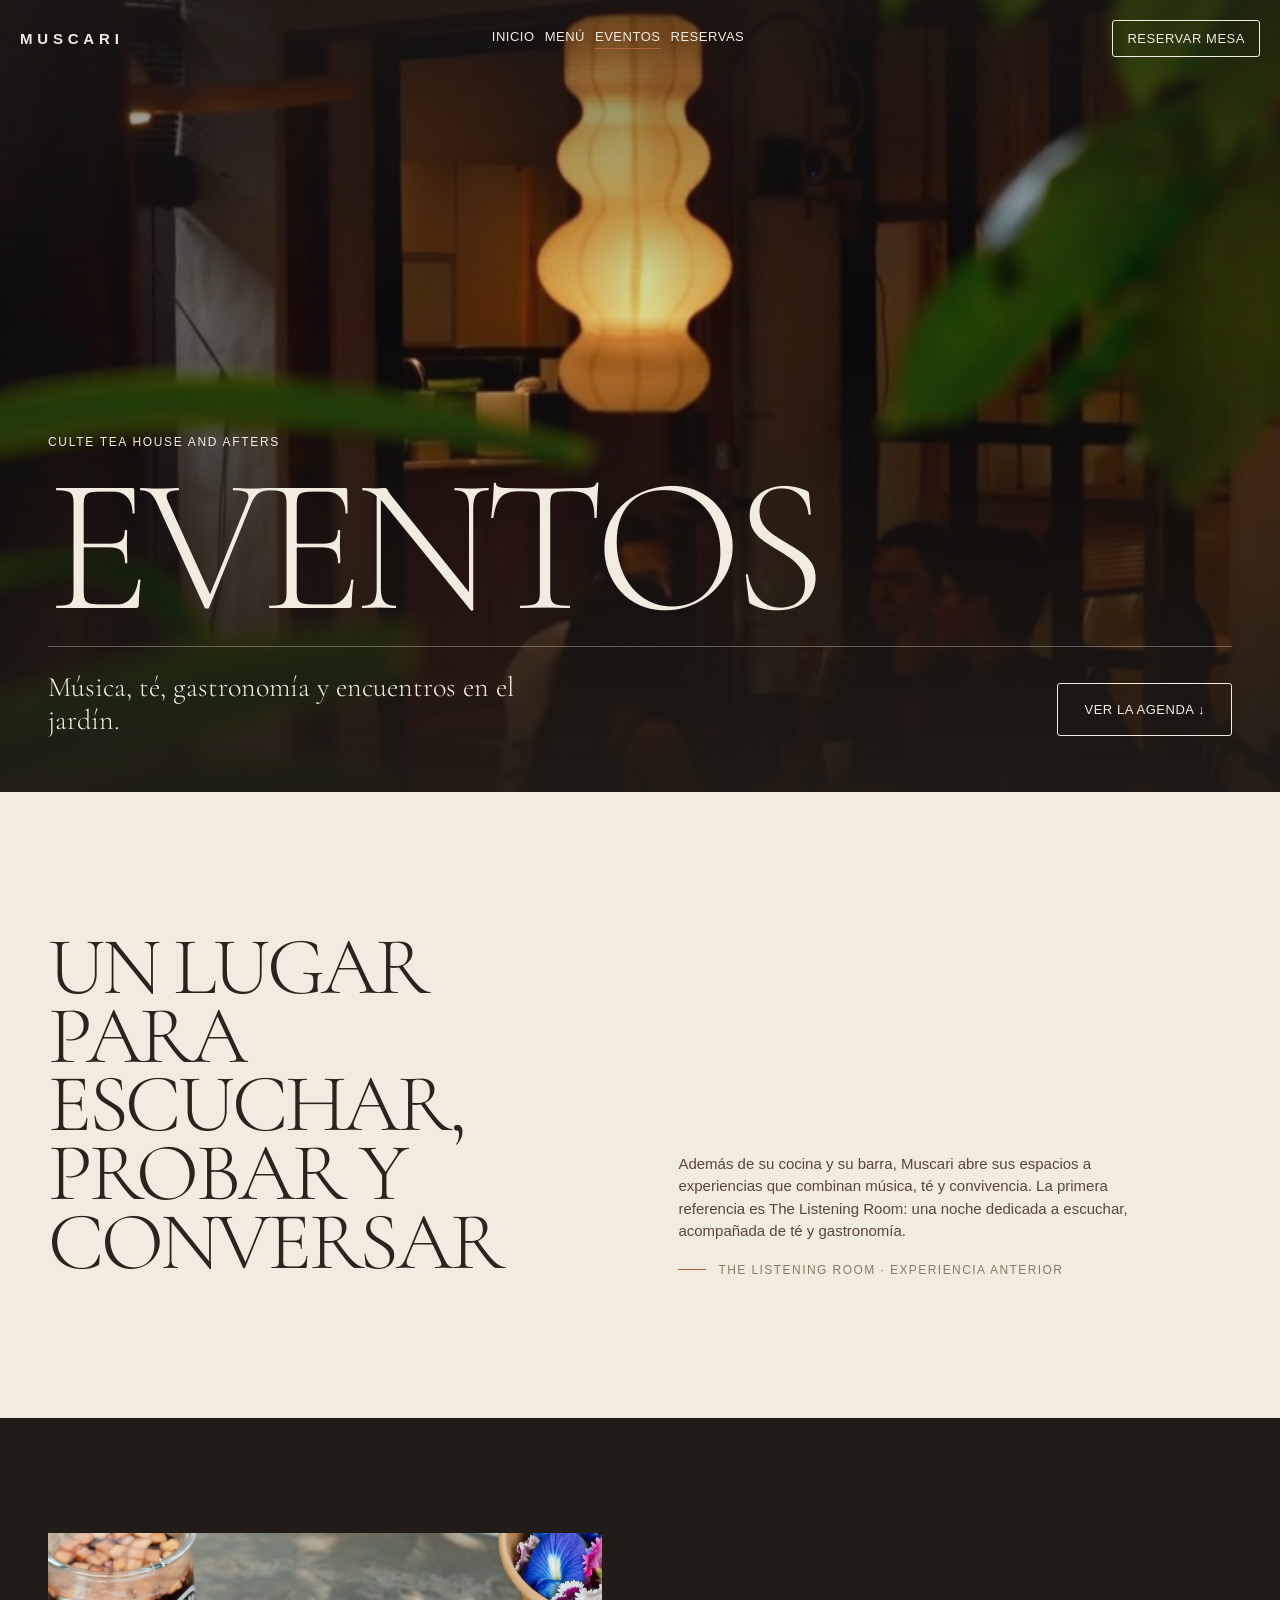
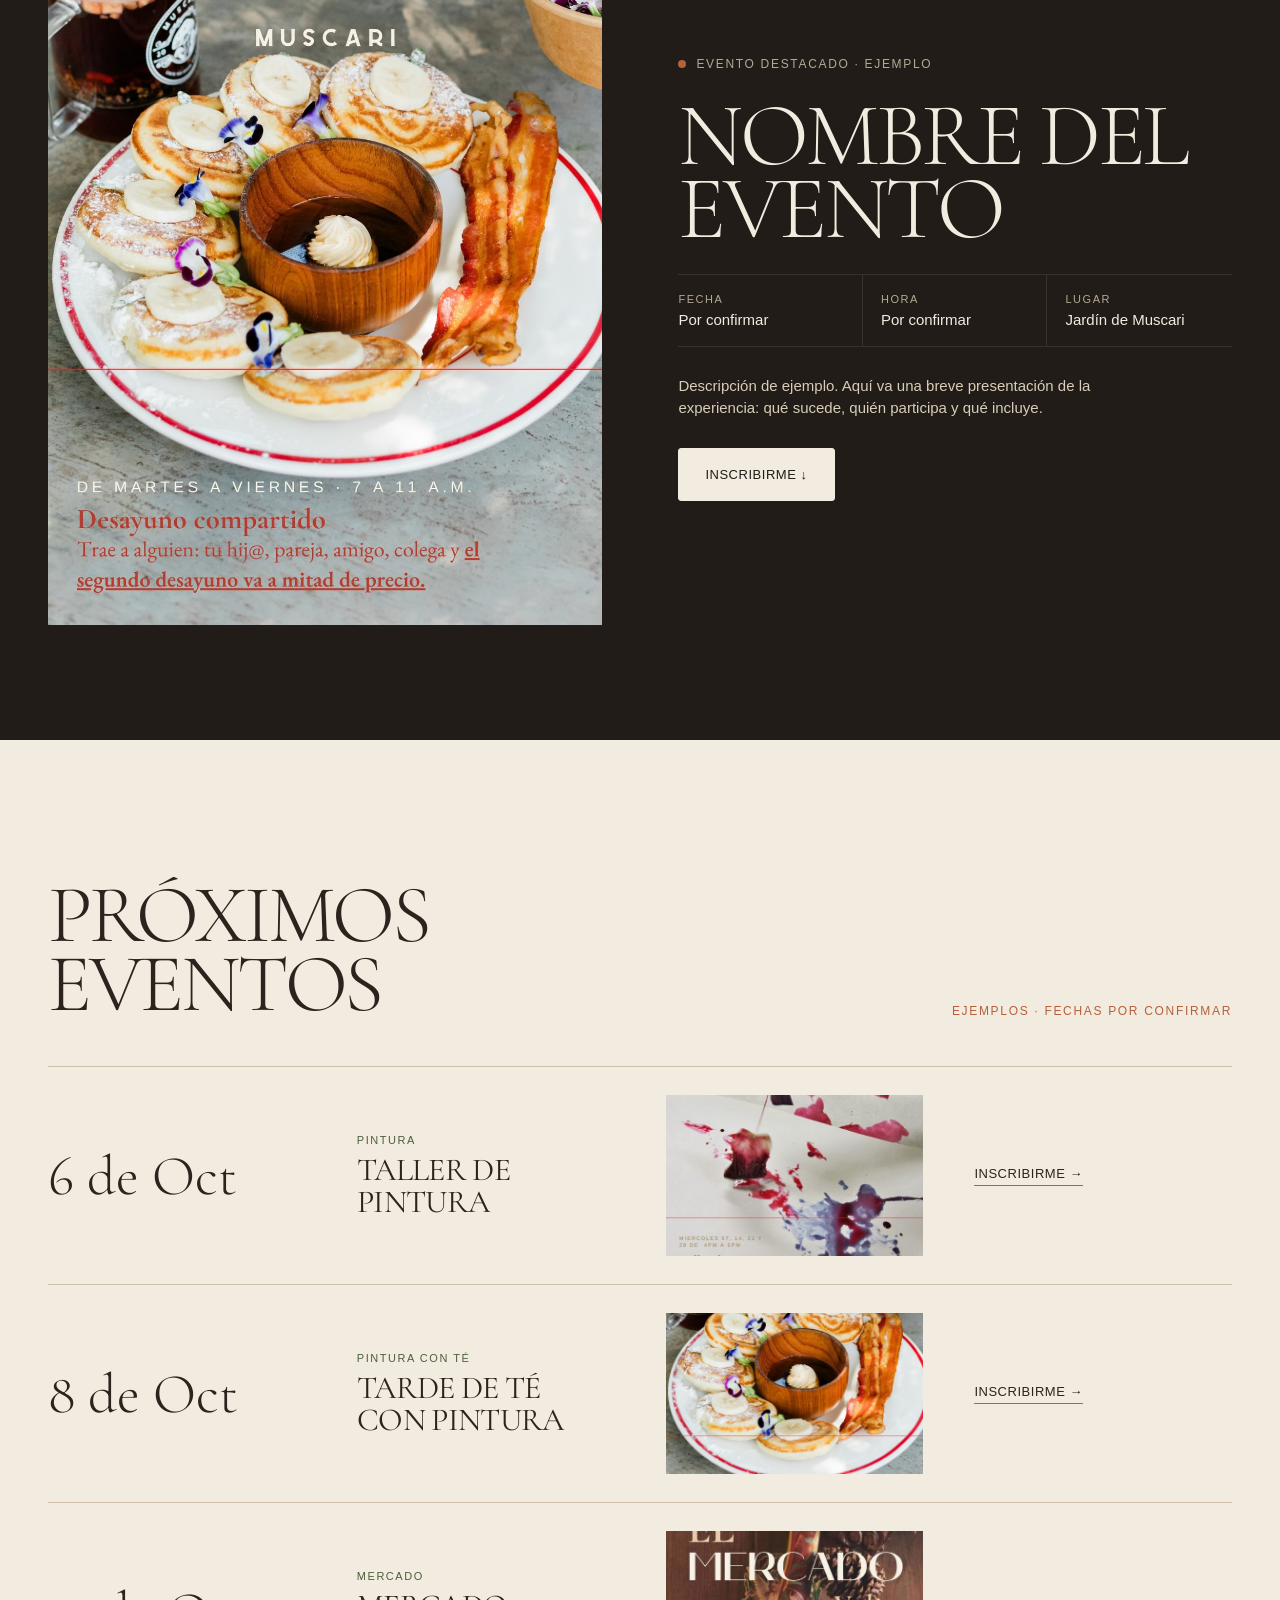
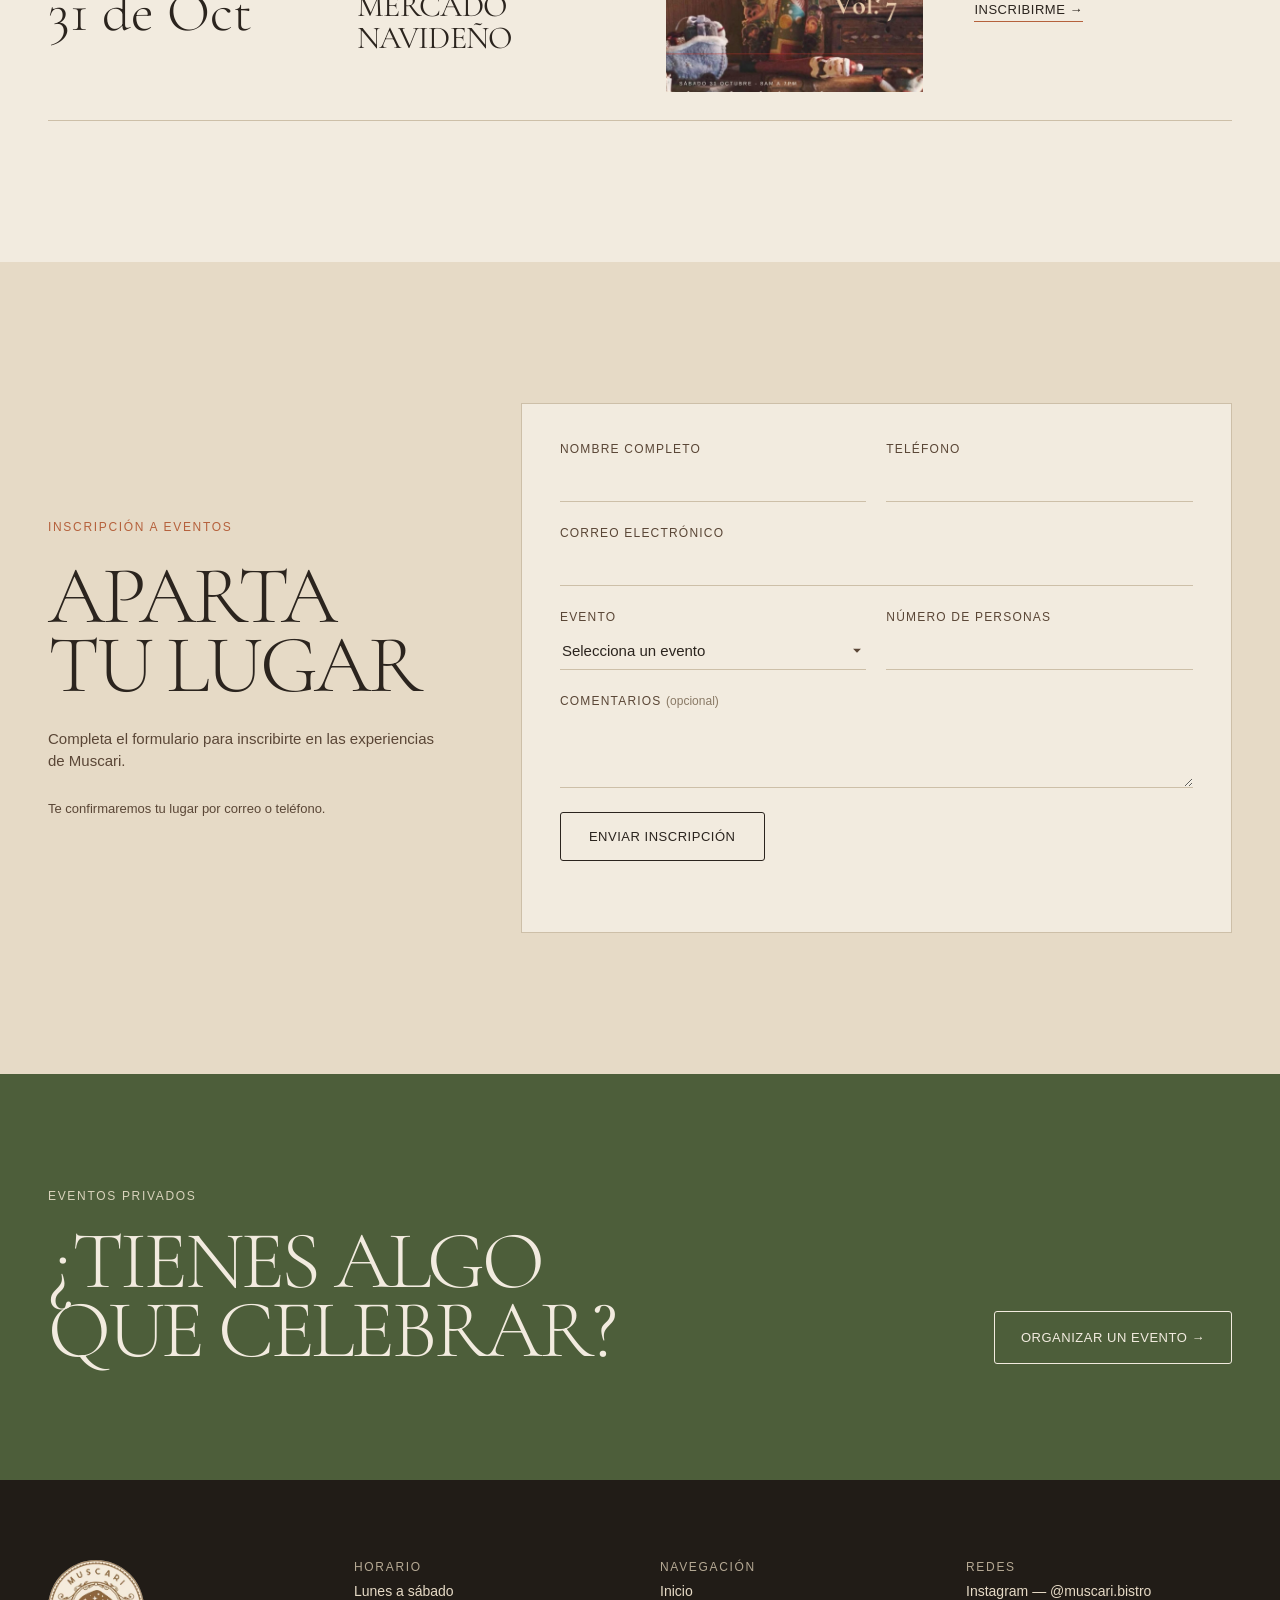
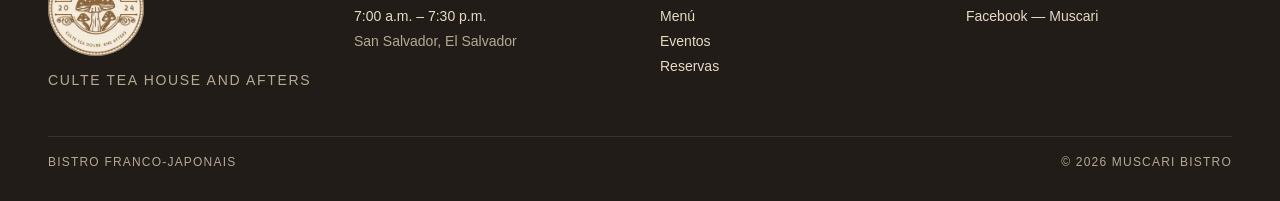
==== commit c5e75fbe: "Conectar formularios a Firestore" ====
--- a/eventos.html
+++ b/eventos.html
@@ -13,6 +13,7 @@
   <!-- CSS -->
   <link rel="stylesheet" href="css/global.css">
   <link rel="stylesheet" href="css/eventos.css">
+  <link rel="stylesheet" href="css/formularios.css">
 
   <script src="./support.js"></script>
 </head>
@@ -403,14 +404,7 @@
 
 
           <span class="formulario_alternativo">
-
-            ¿No carga el formulario?
-
-            <a href="https://docs.google.com/forms/d/e/1FAIpQLSf8iLP17JuvLEd459_gVXyWYNK_f1VdSPoKC08mq8SPLgz3tQ/viewform"
-              target="_blank" rel="noopener">
-              Ábrelo en Google Forms ↗
-            </a>
-
+            Te confirmaremos tu lugar por correo o teléfono.
           </span>
 
         </div>
@@ -418,19 +412,58 @@
 
         <div class="formulario_contenedor">
 
-          <div class="formulario">
-
-            <iframe
-              src="https://docs.google.com/forms/d/e/1FAIpQLSf8iLP17JuvLEd459_gVXyWYNK_f1VdSPoKC08mq8SPLgz3tQ/viewform?embedded=true"
-              title="Inscripción a eventos de Muscari" width="100%" height="1300" loading="lazy">
-              Cargando formulario…
-            </iframe>
-
-          </div>
-
-          <span class="formulario_etiqueta">
-            Formulario de Google Forms
-          </span>
+          <form class="reservation-form formulario formulario--propio" id="form-inscripcion" data-reservation-form
+            data-reservation-type="inscripcion" novalidate>
+
+            <div class="form-row">
+              <div class="form-field">
+                <label for="inscripcion-nombre">Nombre completo</label>
+                <input type="text" id="inscripcion-nombre" name="nombre" autocomplete="name" required />
+              </div>
+
+              <div class="form-field">
+                <label for="inscripcion-telefono">Teléfono</label>
+                <input type="tel" id="inscripcion-telefono" name="telefono" autocomplete="tel" required />
+              </div>
+            </div>
+
+            <div class="form-field">
+              <label for="inscripcion-correo">Correo electrónico</label>
+              <input type="email" id="inscripcion-correo" name="correo" autocomplete="email" required />
+            </div>
+
+            <div class="form-row">
+              <div class="form-field">
+                <label for="inscripcion-evento">Evento</label>
+                <select id="inscripcion-evento" name="evento" required>
+                  <option value="" disabled selected>Selecciona un evento</option>
+                  <option value="Taller de pintura">Taller de pintura · 6 de Oct</option>
+                  <option value="Tarde de té con pintura">Tarde de té con pintura · 8 de Oct</option>
+                  <option value="Mercado Navideño">Mercado Navideño · 31 de Oct</option>
+                </select>
+              </div>
+
+              <div class="form-field">
+                <label for="inscripcion-personas">Número de personas</label>
+                <input type="number" id="inscripcion-personas" name="personas" min="1" max="20" step="1"
+                  inputmode="numeric" required />
+              </div>
+            </div>
+
+            <div class="form-field">
+              <label for="inscripcion-comentarios">Comentarios <span class="form-field__optional">(opcional)</span></label>
+              <textarea id="inscripcion-comentarios" name="comentarios" rows="3"></textarea>
+            </div>
+
+            <div class="form-footer">
+              <button type="submit" class="form-submit form-submit--dark">
+                Enviar inscripción
+              </button>
+
+              <p class="form-status" data-form-status role="status" aria-live="polite"></p>
+            </div>
+
+          </form>
 
         </div>
 
@@ -515,6 +548,8 @@
     </div>
   </footer>
 
+  <script src="js/formularios.js"></script>
+
 </body>
 
 </html>
--- a/css/formularios.css
+++ b/css/formularios.css
@@ -0,0 +1,256 @@
+/* =========================================================
+   FORMULARIOS PROPIOS (reservas.html y eventos.html)
+   Reemplazan los iframes de Google Calendar / Google Forms.
+   Se carga después de reservas.css / eventos.css.
+   MOBILE FIRST
+========================================================= */
+
+.reservation-form {
+  width: 100%;
+
+  display: flex;
+  flex-direction: column;
+
+  gap: 24px;
+
+  box-sizing: border-box;
+}
+
+.form-row {
+  display: grid;
+
+  grid-template-columns: 1fr;
+
+  gap: 20px;
+}
+
+.form-field {
+  display: flex;
+  flex-direction: column;
+
+  gap: 8px;
+}
+
+.form-field--narrow {
+  max-width: 220px;
+}
+
+.form-field label {
+  font-size: 12px;
+
+  text-transform: uppercase;
+
+  letter-spacing: .1em;
+
+  color: #5A4636;
+}
+
+.form-field__optional {
+  text-transform: none;
+
+  letter-spacing: 0;
+
+  color: #8A7A66;
+}
+
+.form-field input,
+.form-field select,
+.form-field textarea {
+  width: 100%;
+
+  padding: 10px 2px;
+
+  background: transparent;
+
+  border: 0;
+  border-bottom: 1px solid #CDBFA8;
+  border-radius: 0;
+
+  font-family: inherit;
+  font-size: 15px;
+  color: #2B241E;
+
+  box-sizing: border-box;
+
+  transition: border-color .3s;
+}
+
+.form-field textarea {
+  resize: vertical;
+
+  min-height: 64px;
+}
+
+.form-field select {
+  appearance: none;
+
+  background-image:
+    url("data:image/svg+xml;charset=UTF-8,%3Csvg xmlns='http://www.w3.org/2000/svg' viewBox='0 0 16 16'%3E%3Cpath fill='%235A4636' d='M3.5 5.5l4.5 4.5 4.5-4.5'/%3E%3C/svg%3E");
+  background-repeat: no-repeat;
+  background-position: right 2px center;
+  background-size: 14px;
+
+  padding-right: 22px;
+}
+
+.form-field input:focus,
+.form-field select:focus,
+.form-field textarea:focus {
+  outline: none;
+
+  border-bottom-color: #B5613C;
+}
+
+.form-footer {
+  display: flex;
+  flex-direction: column;
+
+  align-items: flex-start;
+
+  gap: 14px;
+}
+
+.form-submit {
+  align-self: flex-start;
+
+  padding: 16px 28px;
+
+  border-radius: 3px;
+
+  background: transparent;
+
+  font-family: inherit;
+  font-size: 13px;
+  text-transform: uppercase;
+  letter-spacing: .04em;
+
+  cursor: pointer;
+
+  transition:
+    background .4s,
+    color .4s,
+    opacity .3s;
+}
+
+.form-submit--dark {
+  border: 1px solid #2B241E;
+
+  color: #2B241E;
+}
+
+.form-submit--dark:hover {
+  background: #2B241E;
+
+  color: #F2EBDF;
+}
+
+.form-submit--light {
+  border: 1px solid #F2EBDF;
+
+  color: #F2EBDF;
+}
+
+.form-submit--light:hover {
+  background: #F2EBDF;
+
+  color: #211C17;
+}
+
+.form-submit[disabled] {
+  opacity: .55;
+
+  cursor: default;
+}
+
+.form-status {
+  margin: 0;
+
+  min-height: 18px;
+
+  font-size: 13px;
+
+  line-height: 1.4;
+}
+
+.form-status[data-state="success"] {
+  color: #4D5E3A;
+}
+
+.form-status[data-state="error"] {
+  color: #B5613C;
+}
+
+
+/* =========================
+   VARIANTE CLARA
+   (sección verde de eventos en reservas.html)
+========================= */
+
+.reservation-form--light .form-field label {
+  color: #E6DAC6;
+}
+
+.reservation-form--light .form-field__optional {
+  color: #C8BFA0;
+}
+
+.reservation-form--light .form-field input,
+.reservation-form--light .form-field select,
+.reservation-form--light .form-field textarea {
+  color: #F2EBDF;
+
+  border-bottom-color: #6E7C5B;
+}
+
+.reservation-form--light .form-field select {
+  background-image:
+    url("data:image/svg+xml;charset=UTF-8,%3Csvg xmlns='http://www.w3.org/2000/svg' viewBox='0 0 16 16'%3E%3Cpath fill='%23F2EBDF' d='M3.5 5.5l4.5 4.5 4.5-4.5'/%3E%3C/svg%3E");
+}
+
+.reservation-form--light .form-field select option {
+  color: #2B241E;
+}
+
+.reservation-form--light .form-field input:focus,
+.reservation-form--light .form-field select:focus,
+.reservation-form--light .form-field textarea:focus {
+  border-bottom-color: #F2EBDF;
+}
+
+.reservation-form--light .form-status[data-state="success"] {
+  color: #D9E4C8;
+}
+
+
+/* =========================
+   INSCRIPCIÓN (eventos.html)
+   Tarjeta con padding, ya que antes el iframe
+   traía su propio espaciado.
+========================= */
+
+.formulario--propio {
+  padding: clamp(24px, 3vw, 40px);
+}
+
+
+/* =========================
+   ESCRITORIO
+   Formulario centrado verticalmente respecto
+   a la columna de texto de la izquierda.
+========================= */
+
+@media (min-width: 1038px) {
+
+  .form-row {
+    grid-template-columns: 1fr 1fr;
+  }
+
+  .reservation-section,
+  .event-section__inner {
+    align-items: center;
+  }
+
+  .inscripcion_contenedor {
+    align-items: center;
+  }
+}
